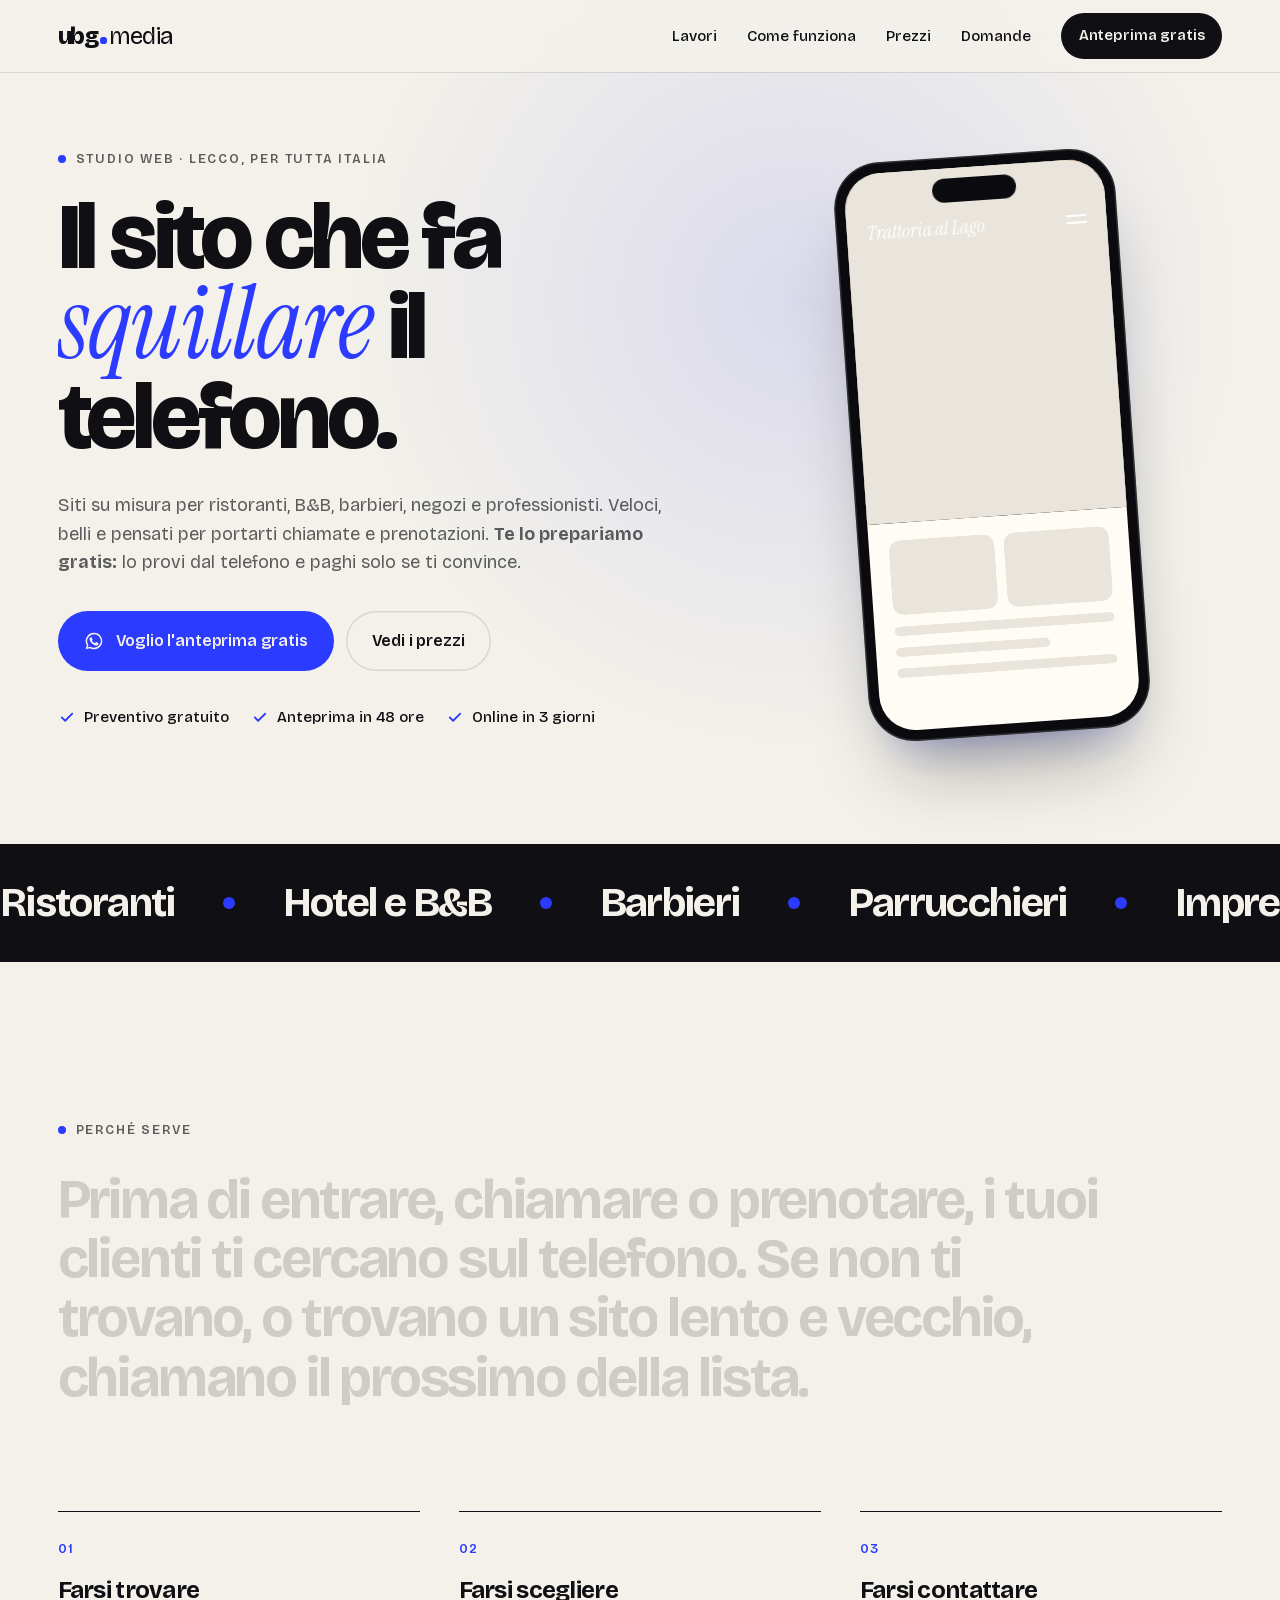
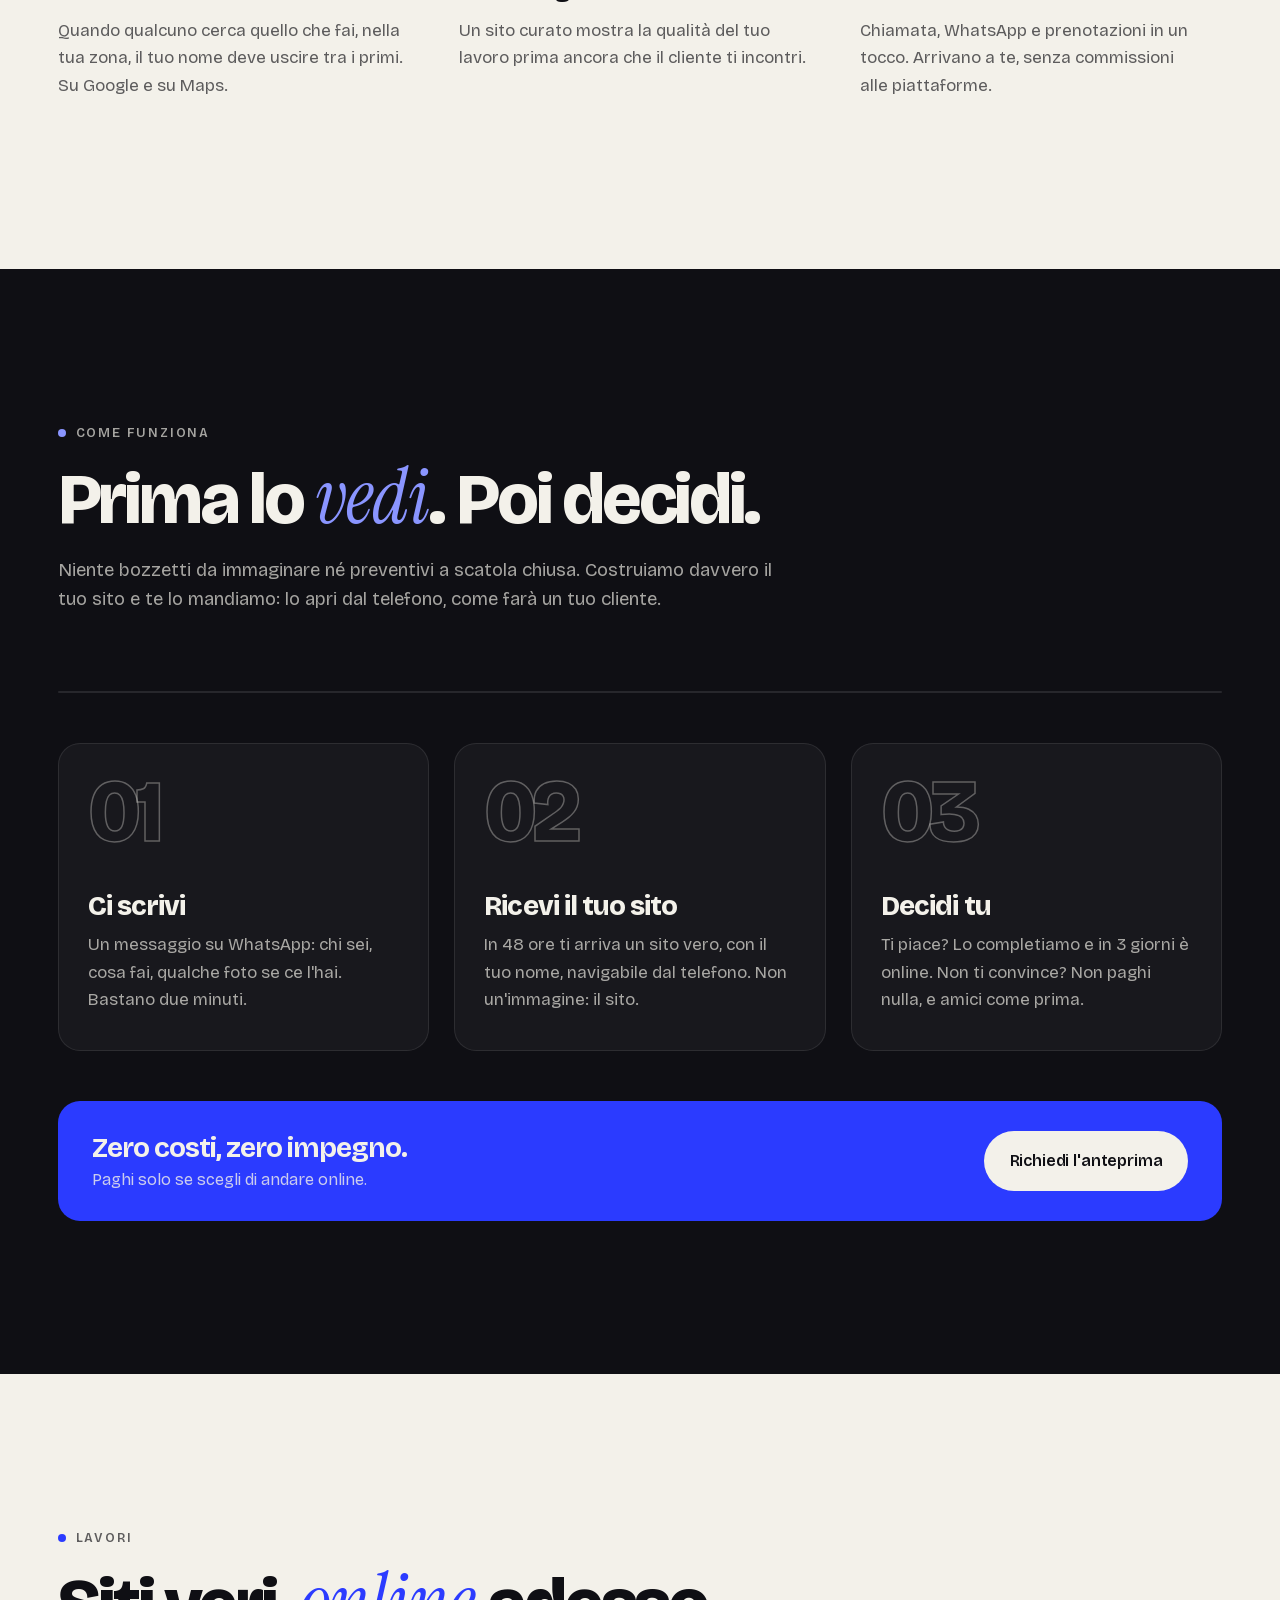
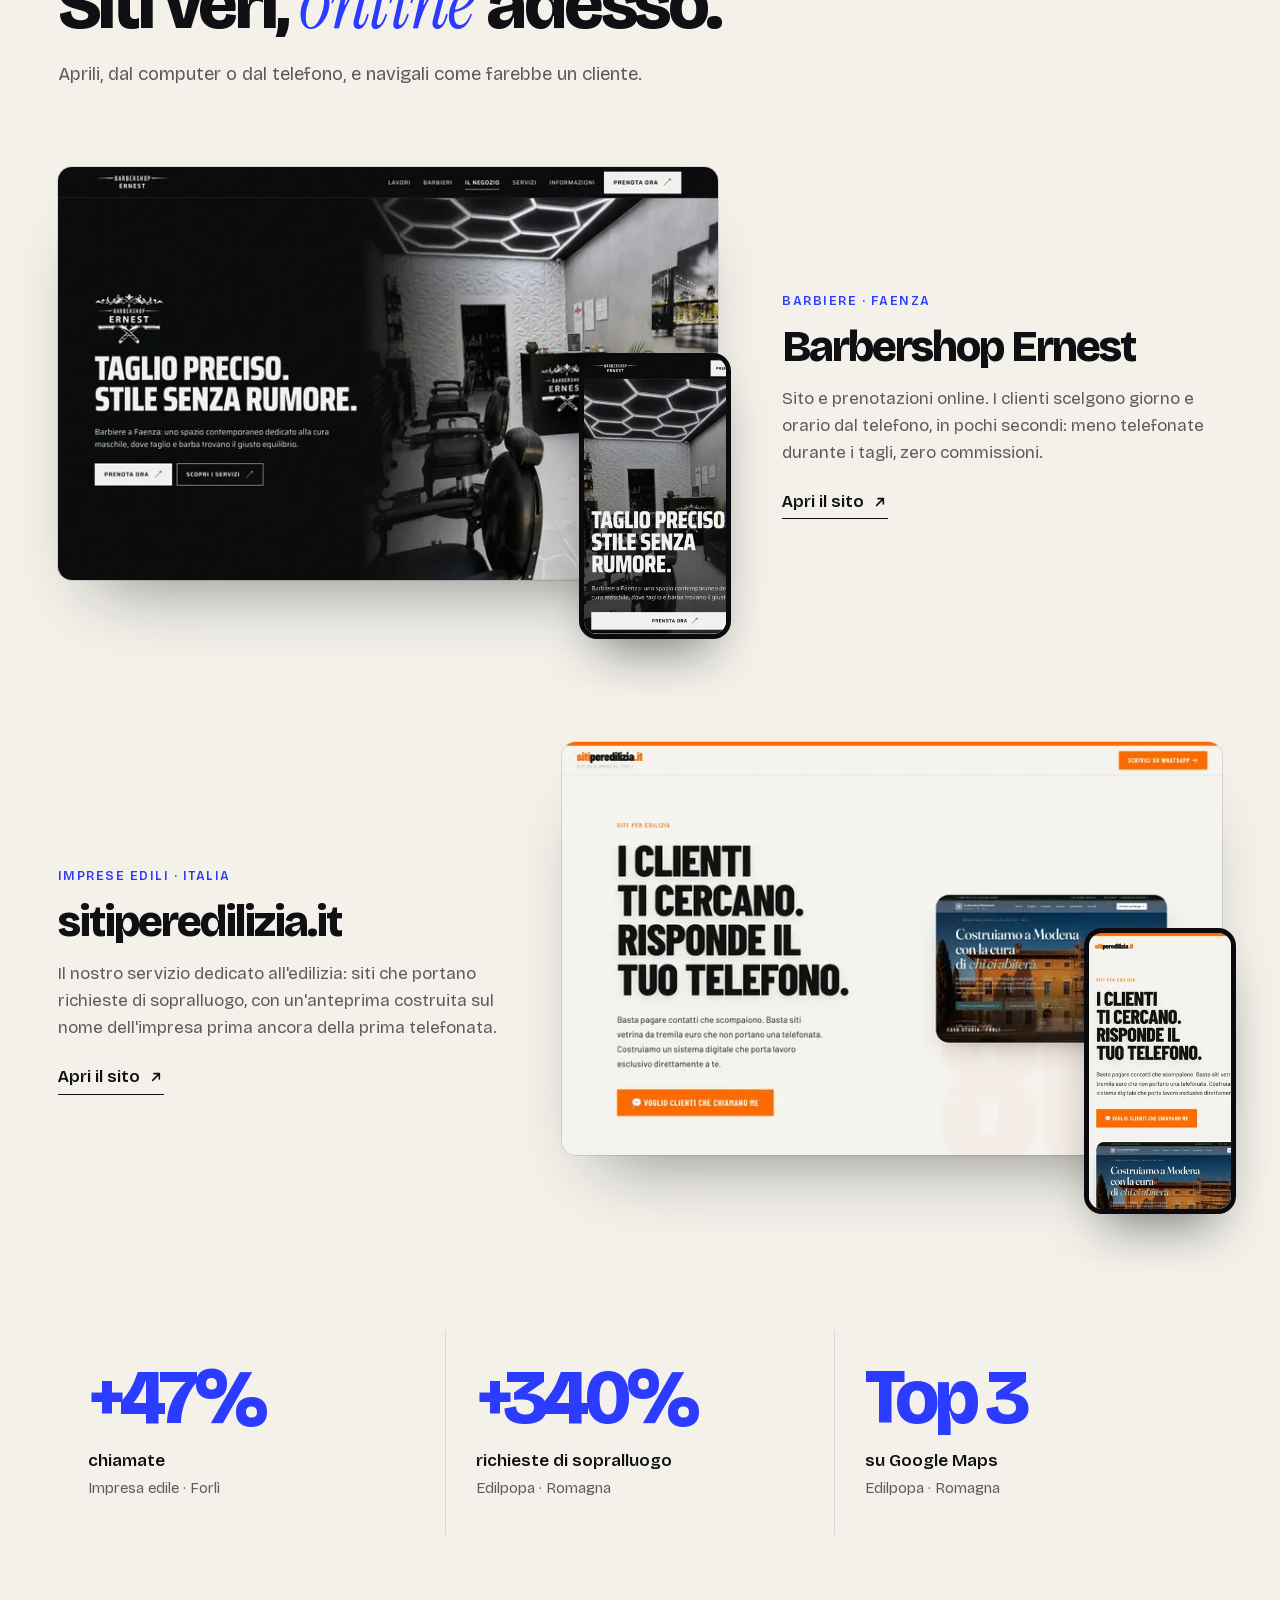
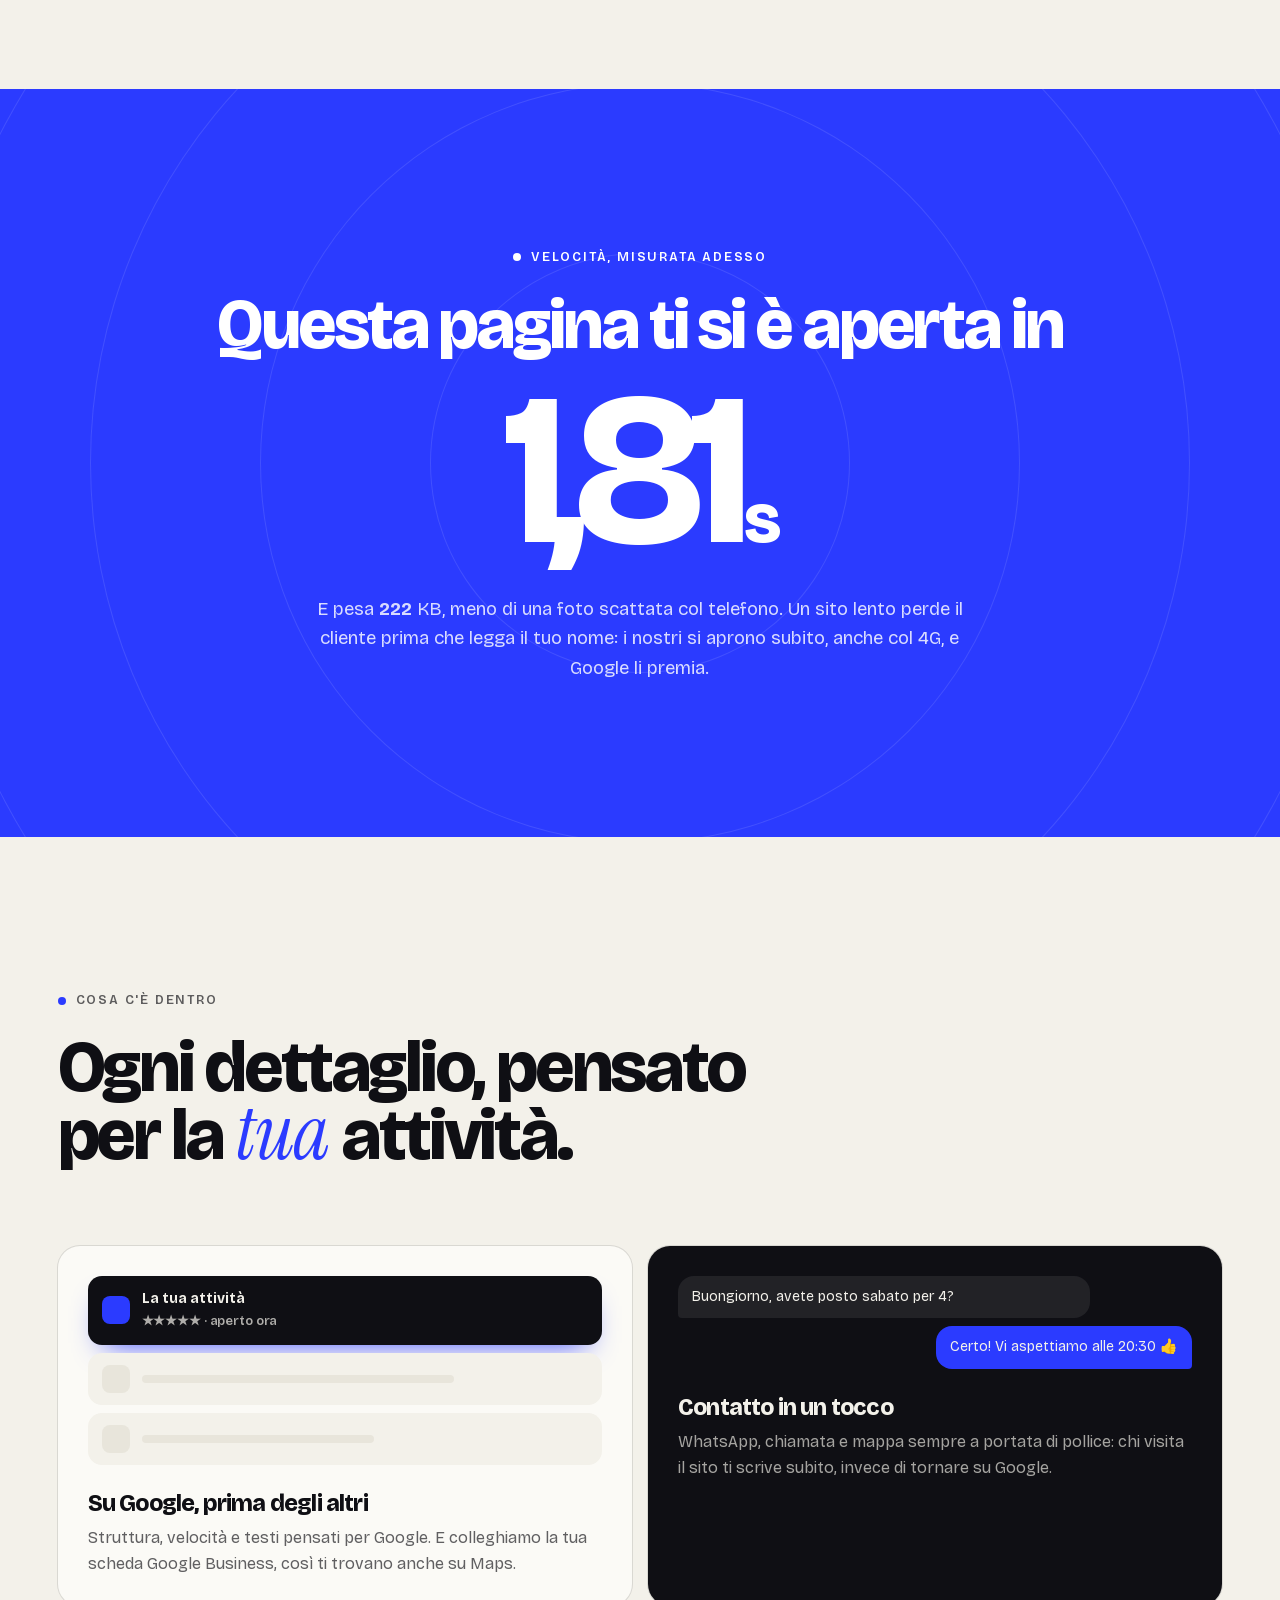
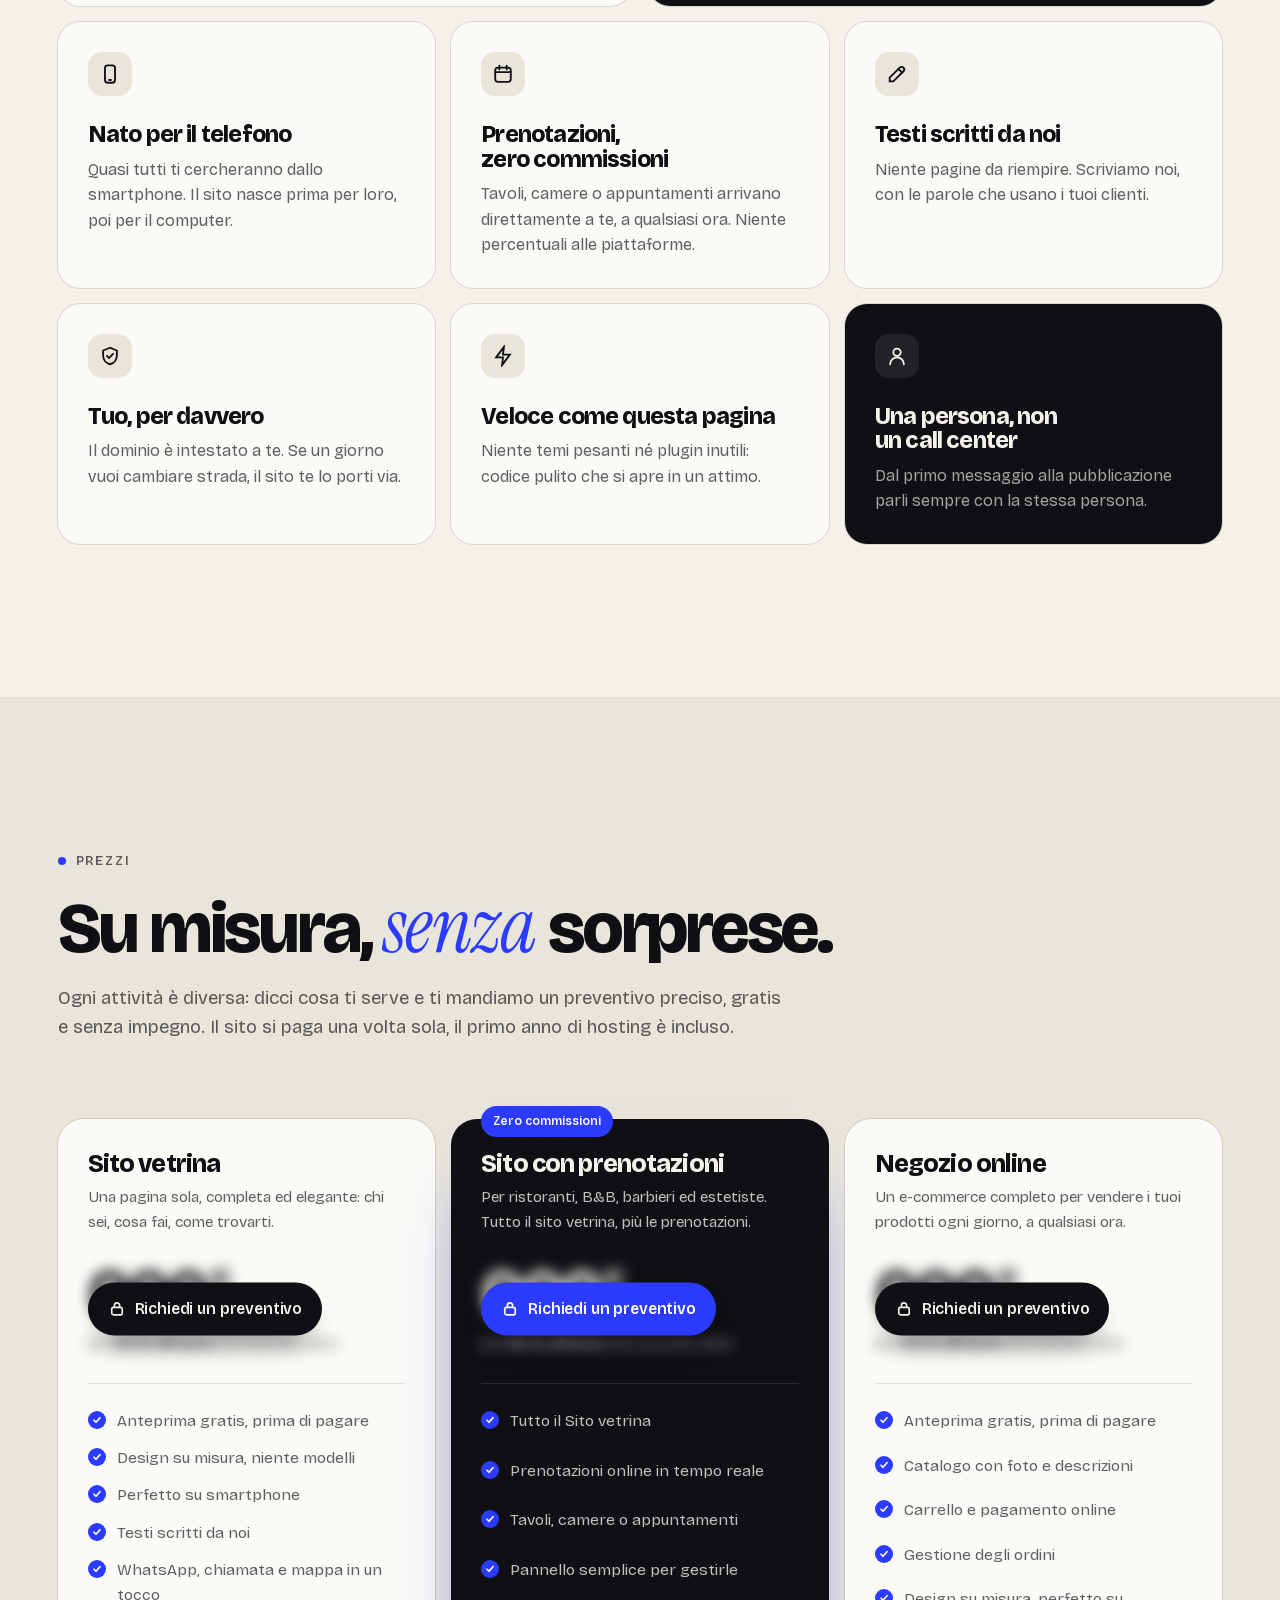
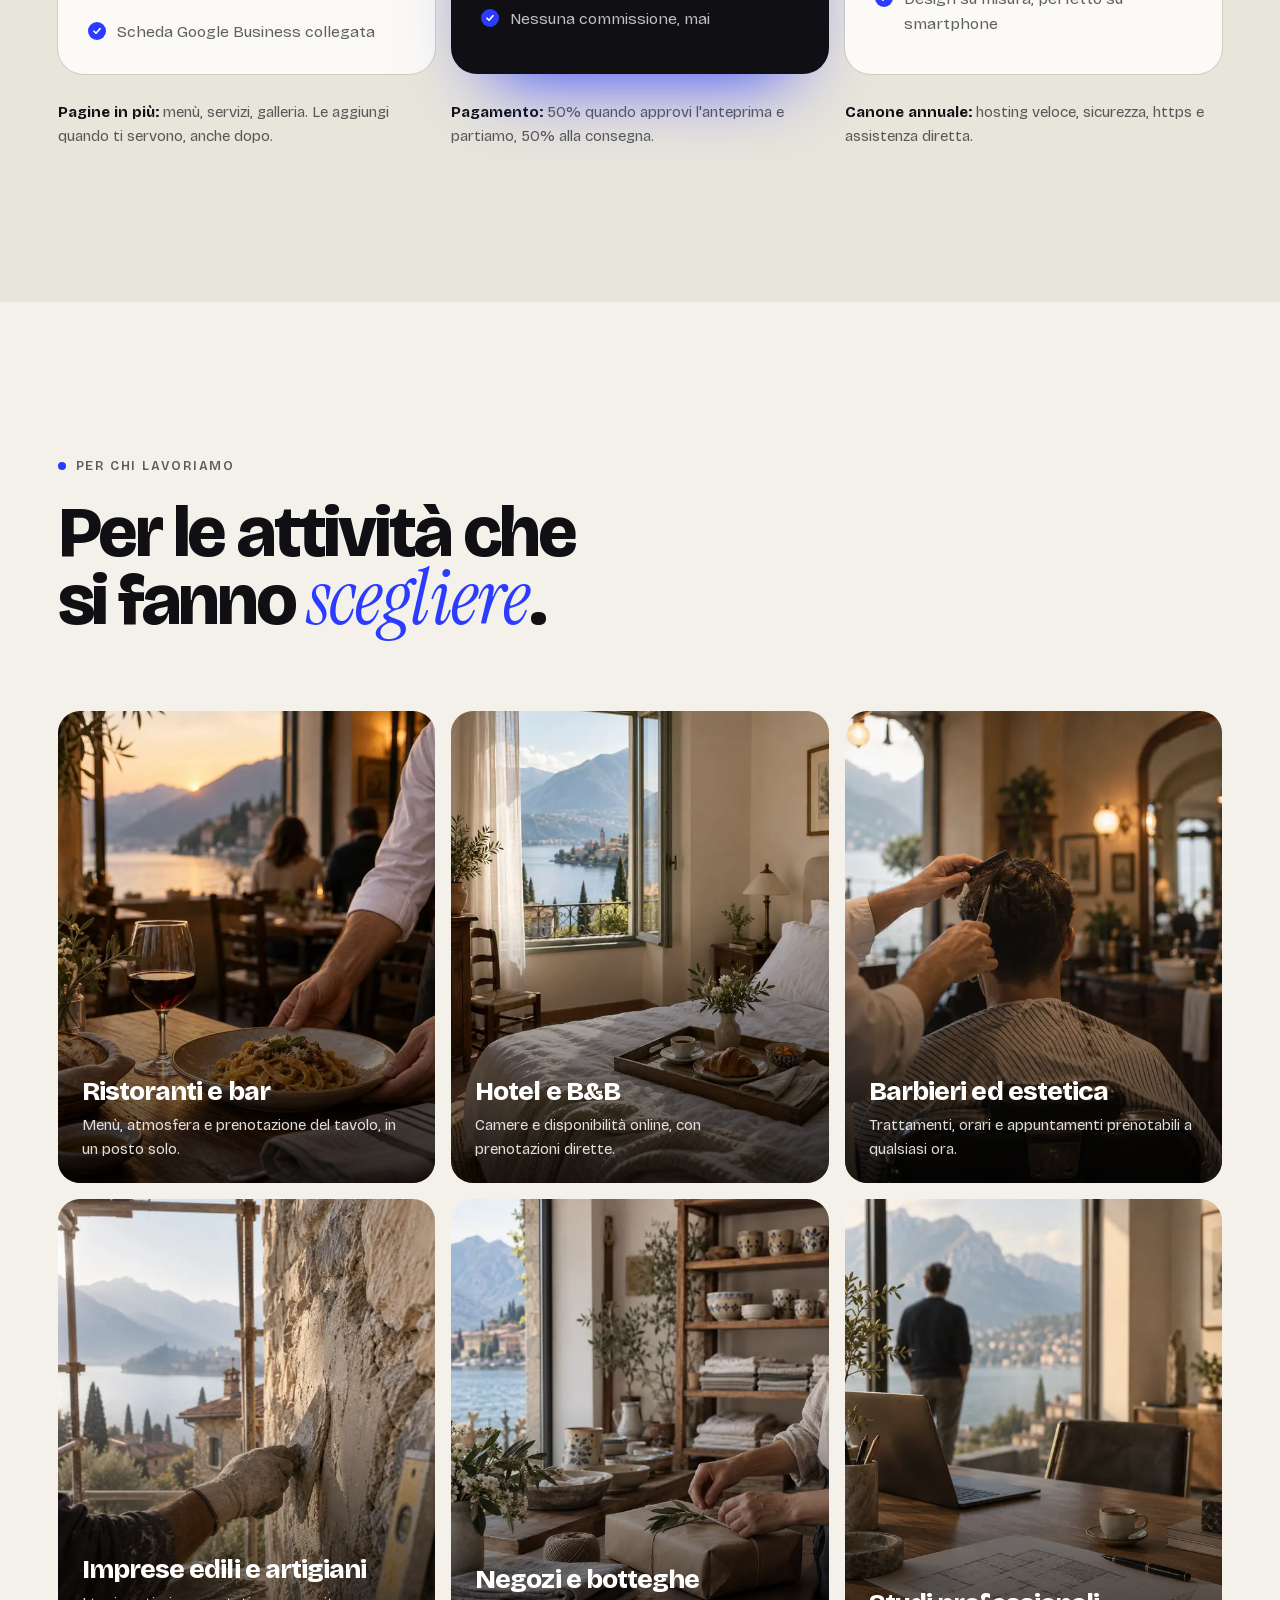
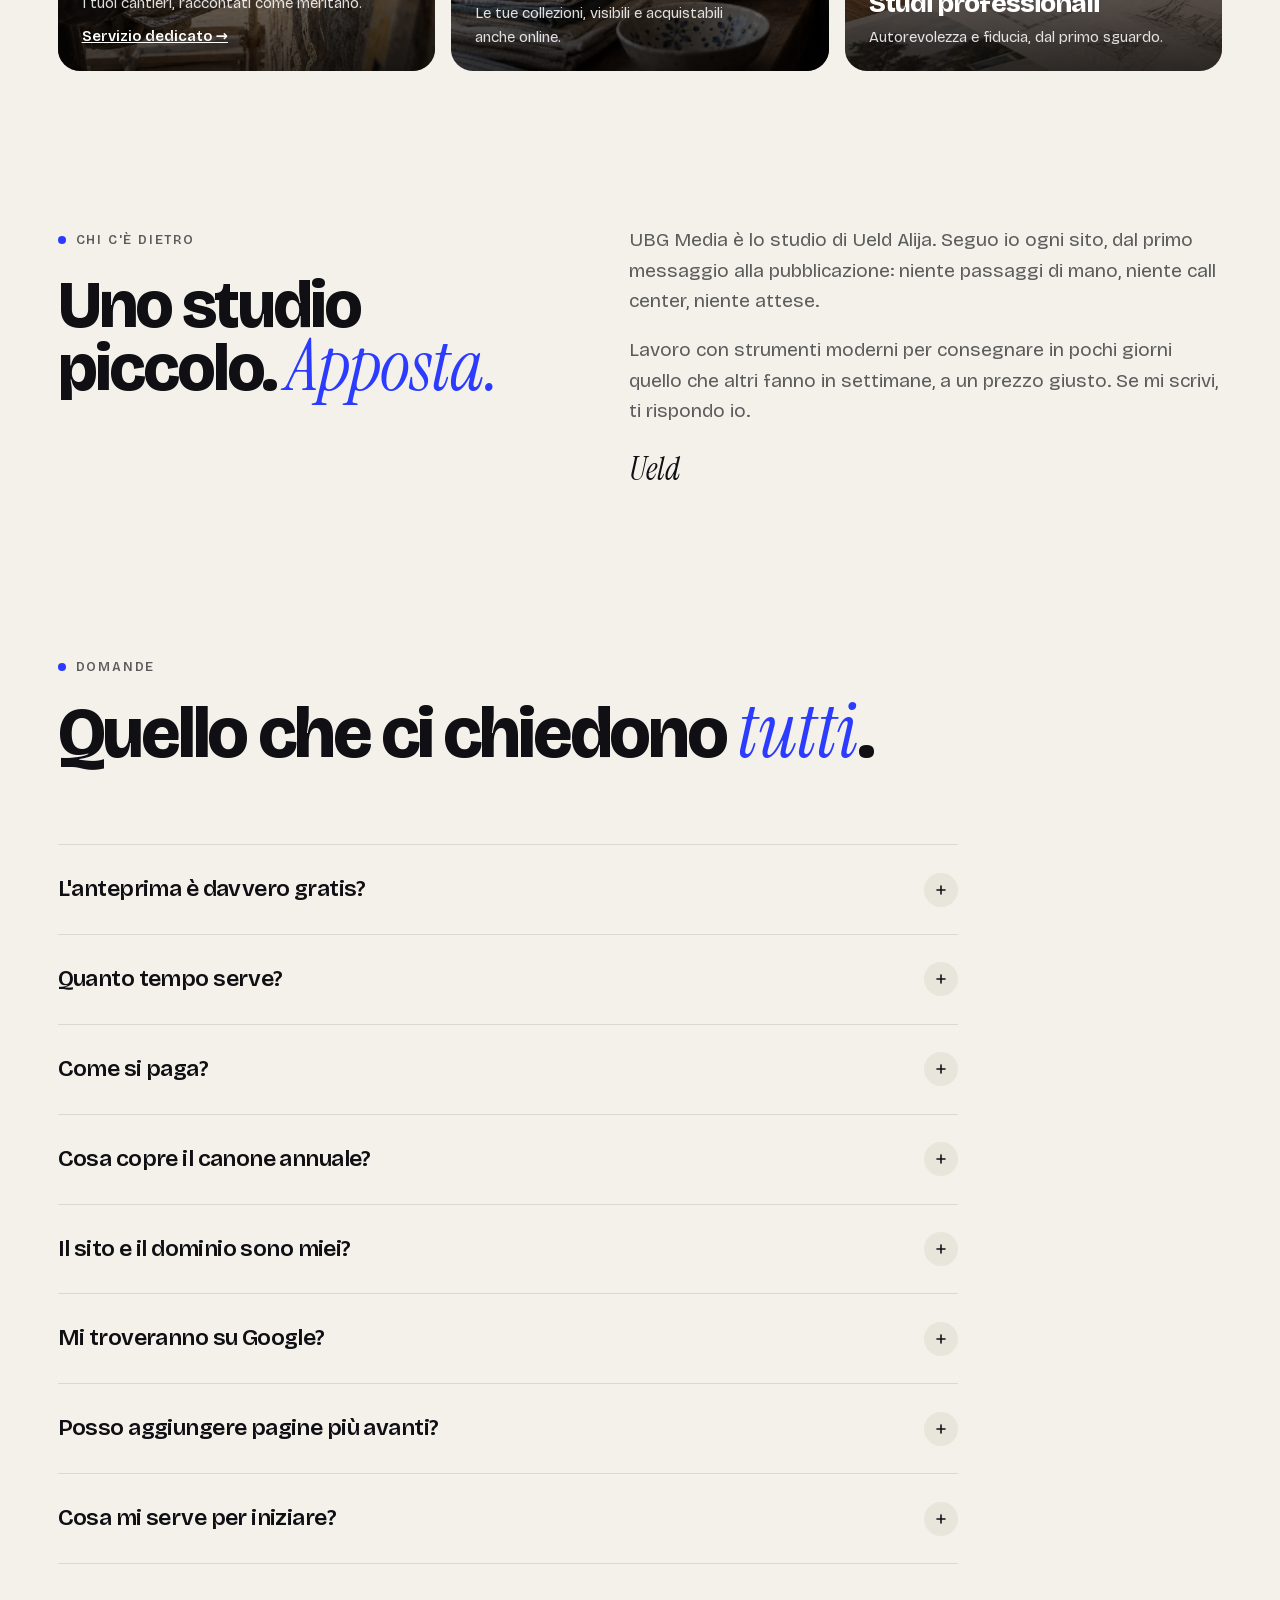
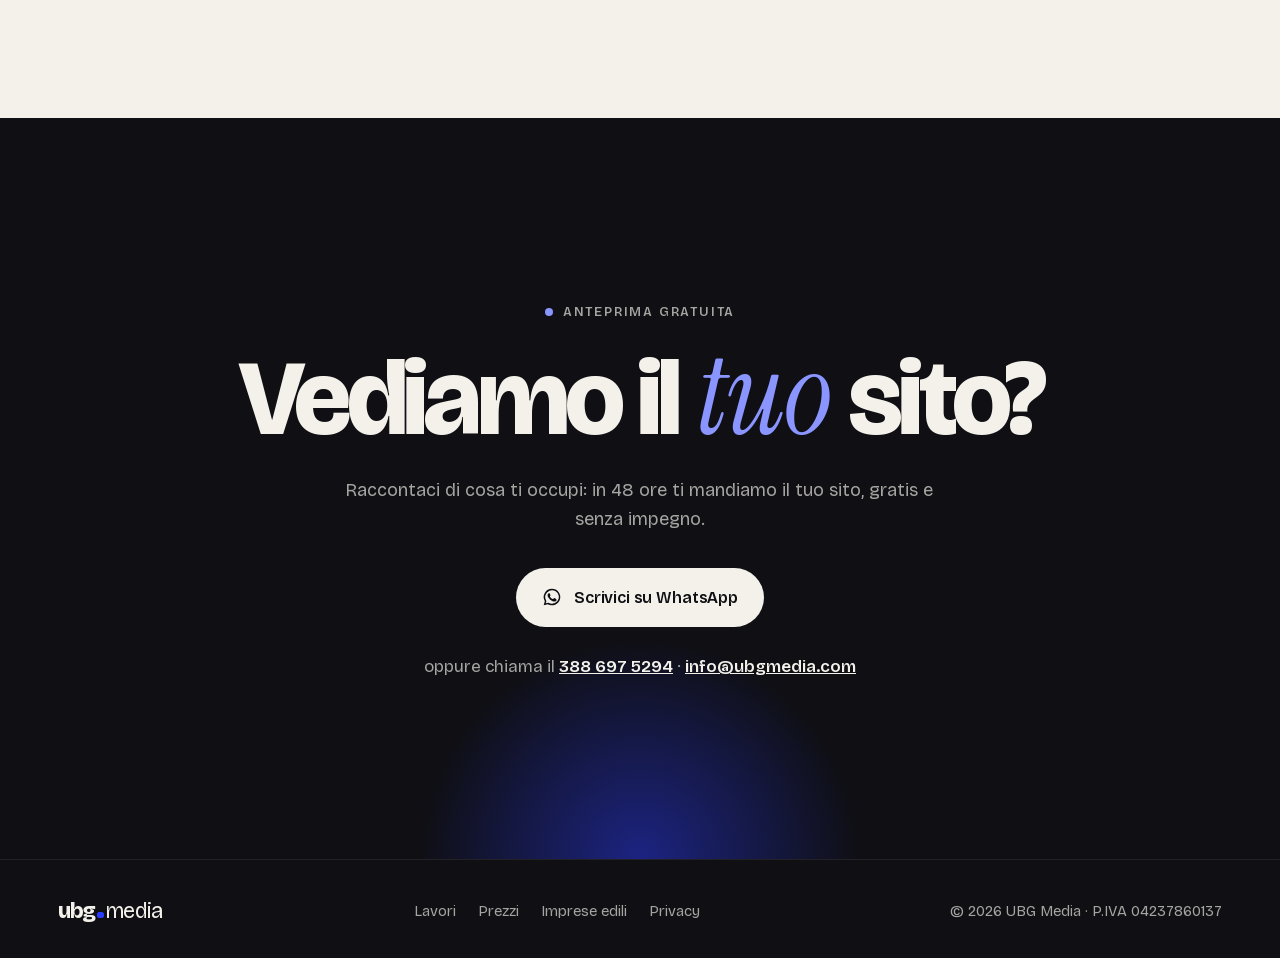
==== index.html @ 041d6ea7 "Sito UBG Media" ====
<!doctype html>
<html lang="it">
<head>
<meta charset="utf-8">
<meta name="viewport" content="width=device-width,initial-scale=1,viewport-fit=cover">
<title>UBG Media · Siti web per attività locali, anteprima gratis</title>
<meta name="description" content="Siti su misura per ristoranti, B&amp;B, barbieri, negozi e professionisti. Te lo prepariamo gratis in 48 ore: lo provi dal telefono e paghi solo se ti convince. Preventivo gratuito.">
<link rel="canonical" href="https://ubgmedia.com/">
<meta name="theme-color" content="#F3F1EA">
<meta name="color-scheme" content="light">
<meta property="og:type" content="website">
<meta property="og:locale" content="it_IT">
<meta property="og:url" content="https://ubgmedia.com/">
<meta property="og:title" content="UBG Media · Il sito che fa squillare il telefono">
<meta property="og:description" content="Siti su misura per attività locali. Anteprima gratis in 48 ore, preventivo gratuito, paghi solo se ti piace.">
<meta property="og:image" content="https://ubgmedia.com/og.jpg">
<meta property="og:image:width" content="1200">
<meta property="og:image:height" content="630">
<meta property="og:image:alt" content="UBG Media: siti per attività locali">
<meta property="og:site_name" content="UBG Media">
<meta name="twitter:card" content="summary_large_image">
<meta name="twitter:title" content="UBG Media · Il sito che fa squillare il telefono">
<meta name="twitter:description" content="Siti su misura per attività locali. Anteprima gratis in 48 ore.">
<meta name="twitter:image" content="https://ubgmedia.com/og.jpg">
<link rel="icon" href="/favicon.svg" type="image/svg+xml">
<link rel="apple-touch-icon" href="/apple-touch-icon.png">
<link rel="preload" href="/fonts/bricolage.woff2" as="font" type="font/woff2" crossorigin>
<link rel="preload" href="/fonts/instrument-italic.woff2" as="font" type="font/woff2" crossorigin>
<link rel="preload" href="/img/ristorante-360.webp" as="image" fetchpriority="high" media="(min-width:901px)">
<style>
@font-face{font-family:B;src:url(/fonts/bricolage.woff2) format("woff2");font-weight:200 800;font-display:swap}
@font-face{font-family:I;src:url(/fonts/instrument-italic.woff2) format("woff2");font-style:italic;font-weight:400;font-display:swap}
:root{
  --paper:#F3F1EA;--paper-2:#E8E5DB;--card:#FBFAF6;
  --ink:#0F0F14;--ink-2:#0F0F14a8;--ink-3:#0F0F1466;--line:#0F0F141c;
  --blue:#2B3BFF;--blue-2:#1C28D9;--blue-l:#8A95FF;
  --r:22px;--pad:clamp(20px,4.5vw,64px);--max:1280px;
  --ease:cubic-bezier(.2,.7,.1,1);
}
*,*::before,*::after{box-sizing:border-box}
html{-webkit-text-size-adjust:100%;scroll-behavior:smooth;scroll-padding-top:84px}
body{margin:0;background:var(--paper);color:var(--ink);font:400 1.0625rem/1.6 B,system-ui,sans-serif;font-optical-sizing:auto;-webkit-font-smoothing:antialiased;overflow-x:clip}
img{display:block;max-width:100%;height:auto}
a{color:inherit}
h1,h2,h3{font-weight:800;letter-spacing:-.045em;line-height:.95;margin:0;text-wrap:balance}
p{margin:0;text-wrap:pretty}
em{font:italic 400 1.08em/0 I,Georgia,serif;letter-spacing:-.01em;color:var(--blue)}
.dark em{color:var(--blue-l)}
.wrap{max-width:var(--max);margin:0 auto;padding:0 var(--pad)}
.skip{position:absolute;left:-999px;top:8px;background:var(--ink);color:var(--paper);padding:10px 16px;border-radius:10px;z-index:99}
.skip:focus{left:8px}
:focus-visible{outline:3px solid var(--blue);outline-offset:3px;border-radius:6px}
.eyebrow{display:inline-flex;align-items:center;gap:10px;font-size:.8rem;font-weight:600;letter-spacing:.14em;text-transform:uppercase;color:var(--ink-2)}
.eyebrow::before{content:"";width:8px;height:8px;border-radius:50%;background:var(--blue)}
.dark .eyebrow{color:#F3F1EAa8}
.dark .eyebrow::before{background:var(--blue-l)}

/* logo: ubg●media, il punto è la spia "online" */
.logo{display:inline-flex;align-items:baseline;font-weight:800;font-size:1.5rem;letter-spacing:-.05em;text-decoration:none;line-height:1}
.logo .lt{font-weight:400;letter-spacing:-.03em}
.dot{position:relative;width:.3em;height:.3em;margin:0 .07em 0 .08em;border-radius:50%;background:var(--blue);align-self:baseline}
.dot::after{content:"";position:absolute;inset:0;border-radius:50%;background:inherit;animation:ping 2.4s var(--ease) infinite}
@keyframes ping{0%{transform:scale(1);opacity:.55}70%,100%{transform:scale(3.2);opacity:0}}

/* bottoni */
.btn{--bg:var(--ink);--fg:var(--paper);position:relative;display:inline-flex;align-items:center;gap:12px;padding:17px 26px;border-radius:999px;background:var(--bg);color:var(--fg);font-weight:600;font-size:1rem;letter-spacing:-.01em;text-decoration:none;overflow:hidden;isolation:isolate;transition:transform .5s var(--ease)}
.btn::before{content:"";position:absolute;inset:0;background:var(--blue);transform:translateY(101%);transition:transform .5s var(--ease);z-index:-1;border-radius:inherit}
.btn:hover::before{transform:none}
.btn:active{transform:scale(.97)}
.btn svg{width:20px;height:20px;flex:none}
.btn-blue{--bg:var(--blue)}
.btn-blue::before{background:var(--ink)}
.dark .btn{--bg:var(--paper);--fg:var(--ink)}
.dark .btn:hover{color:var(--paper)}
.btn-ghost{--bg:transparent;--fg:var(--ink);box-shadow:inset 0 0 0 1.5px var(--line)}
.btn-ghost:hover{color:var(--paper)}
.btn-ghost::before{background:var(--ink)}

/* header */
.hd{position:fixed;inset:0 0 auto;z-index:50;transition:background .4s,box-shadow .4s}
.hd.on{background:#F3F1EAe6;box-shadow:0 1px 0 var(--line);-webkit-backdrop-filter:saturate(1.4) blur(14px);backdrop-filter:saturate(1.4) blur(14px)}
.hd .wrap{display:flex;align-items:center;justify-content:space-between;height:72px}
.nav{display:flex;align-items:center;gap:30px;font-size:.95rem;font-weight:500}
.nav a:not(.btn){text-decoration:none;position:relative}
.nav a:not(.btn)::after{content:"";position:absolute;left:0;right:0;bottom:-4px;height:1.5px;background:currentColor;transform:scaleX(0);transform-origin:right;transition:transform .4s var(--ease)}
.nav a:not(.btn):hover::after{transform:scaleX(1);transform-origin:left}
.nav .btn{padding:11px 18px;font-size:.92rem}
@media (max-width:860px){.nav a:not(.btn){display:none}}

/* hero */
.hero{position:relative;padding:clamp(120px,16vh,170px) 0 clamp(60px,9vw,120px);overflow:hidden}
.hero::before{content:"";position:absolute;left:0;top:0;width:900px;height:900px;background:radial-gradient(closest-side,#2B3BFF1f,transparent);pointer-events:none;transform:translate(var(--mx,62vw),var(--my,300px)) translate(-50%,-50%);transition:transform .9s var(--ease)}
.hero .wrap{position:relative;display:grid;grid-template-columns:1.25fr .9fr;gap:clamp(30px,5vw,80px);align-items:center}
.hero h1{font-size:clamp(3.1rem,7.4vw,7.2rem);margin:22px 0 28px}
.hero h1 .ln{display:block;overflow:hidden;padding-bottom:.14em;margin-bottom:-.14em}
.hero h1 .ln>span{display:inline-block;animation:up 1.1s var(--ease) both;animation-delay:calc(var(--i)*.08s + .05s)}
@keyframes up{from{transform:translateY(105%)}}
.lead{font-size:clamp(1.08rem,1.4vw,1.25rem);color:var(--ink-2);max-width:34em}
.fade{animation:fade .9s var(--ease) both;animation-delay:.3s}
@keyframes fade{from{opacity:0;transform:translateY(14px)}}
.ctas{display:flex;flex-wrap:wrap;gap:12px;margin-top:34px}
.chips{display:flex;flex-wrap:wrap;gap:10px 22px;margin:34px 0 0;padding:0;list-style:none;font-size:.95rem;font-weight:500}
.chips li{display:flex;align-items:center;gap:8px}
.chips svg{width:18px;height:18px;color:var(--blue)}
@media (max-width:900px){.hero .wrap{grid-template-columns:1fr}}

/* palco hero: il sito che si costruisce da solo */
.stage{position:relative;height:clamp(520px,44vw,620px);display:grid;place-items:center;animation:fade 1.1s var(--ease) both;animation-delay:.15s}
.phone{position:relative;width:282px;height:580px;border-radius:46px;background:#0B0B0F;padding:11px;box-shadow:0 50px 80px -30px #0F0F1466,0 30px 40px -30px #2B3BFF55,inset 0 0 0 1.5px #ffffff26;transform:rotate(-4deg);animation:float 7s ease-in-out infinite}
.phone::before{content:"";position:absolute;top:21px;left:50%;width:84px;height:24px;margin-left:-42px;border-radius:20px;background:#0B0B0F;z-index:3}
@keyframes float{50%{transform:rotate(-4deg) translateY(-12px)}}
.scr{position:relative;height:100%;border-radius:36px;overflow:hidden;background:#FFFCF6;display:flex;flex-direction:column}
.m-hero{position:relative;height:350px;display:flex;flex-direction:column;justify-content:flex-end;gap:10px;padding:22px 20px;color:#fff;background:#3a2a1f center/cover}
.m-hero::before{content:"";position:absolute;inset:0;background:linear-gradient(180deg,#0000 35%,#000000b0)}
.m-hero>*{position:relative}
.m-bar{position:absolute;top:0;left:0;right:0;display:flex;justify-content:space-between;align-items:center;padding:50px 20px 0;z-index:2}
.m-logo{font:italic 400 1.2rem/1 I,serif;color:#fff}
.m-menu{width:20px;height:9px;border-block:2px solid #fff}
.m-k{font-size:.62rem;font-weight:600;letter-spacing:.14em;text-transform:uppercase;opacity:.85}
.m-t{font-size:1.72rem;font-weight:700;letter-spacing:-.04em;line-height:1}
.m-b{align-self:flex-start;margin-top:6px;padding:10px 15px;border-radius:99px;background:#fff;color:#1d1510;font-size:.72rem;font-weight:700}
.m-body{padding:18px 20px;display:grid;gap:12px}
.m-row{display:grid;grid-template-columns:1fr 1fr;gap:10px}
.m-row i{height:74px;border-radius:14px;background:#EFE7DA}
.m-row i:first-child{background:#E4D5BF}
.m-l{height:9px;border-radius:9px;background:#EDE8DE}
.m-l:nth-child(3){width:70%}
.sk{position:relative}
.sk::after{content:"";position:absolute;inset:0;border-radius:10px;background:#E9E5DC;animation:sk 11s var(--ease) infinite;animation-delay:calc(var(--d,0)*.12s)}
.m-hero.sk::after{border-radius:0;background:linear-gradient(100deg,#E9E5DC 40%,#F4F1EA 50%,#E9E5DC 60%) 0 0/300% 100%;animation-name:sk,shim}
@keyframes sk{0%,12%{opacity:1}22%,90%{opacity:0}100%{opacity:1}}
@keyframes shim{to{background-position:-150% 0}}
.toast{position:absolute;display:flex;align-items:center;gap:12px;padding:13px 17px 13px 13px;border-radius:18px;background:#FFFFFFeb;-webkit-backdrop-filter:blur(10px);backdrop-filter:blur(10px);box-shadow:0 20px 40px -18px #0F0F1455,0 0 0 1px #0F0F140d;font-size:.85rem;line-height:1.3;white-space:nowrap;opacity:0;animation:toast 11s var(--ease) infinite;animation-delay:calc(var(--d)*1s)}
.toast .ic{display:grid;place-items:center;width:38px;height:38px;border-radius:12px;background:var(--blue);color:#fff;flex:none}
.toast .ic svg{width:19px;height:19px}
.toast b{display:block;font-weight:700}
.toast span{color:var(--ink-2)}
.t1{top:14%;left:-2%;--d:0}
.t2{top:46%;right:-6%;--d:1.6}
.t3{bottom:9%;left:4%;--d:3.2}
.t2 .ic{background:var(--ink)}
.t3 .ic{background:#1FAF5A}
@keyframes toast{0%,26%{opacity:0;transform:translateY(16px) scale(.94)}31%,74%{opacity:1;transform:none}80%,100%{opacity:0;transform:translateY(-10px) scale(.97)}}
@media (max-width:520px){.phone{width:250px;height:514px}.m-hero{height:300px}.t1{left:-4%}.t2{right:-8%}.toast{font-size:.78rem}}

/* marquee */
.mq{background:var(--ink);color:var(--paper);overflow:hidden;padding:26px 0;display:flex}
.mq-t{display:flex;flex:none;gap:48px;padding-right:48px;animation:mq 38s linear infinite;font-size:clamp(1.6rem,3.2vw,2.6rem);font-weight:700;letter-spacing:-.04em;white-space:nowrap}
.mq-t span{display:flex;align-items:center;gap:48px}
.mq-t span::after{content:"";width:12px;height:12px;border-radius:50%;background:var(--blue)}
@keyframes mq{to{transform:translateX(-100%)}}

/* sezioni */
.sec{padding:clamp(90px,12vw,170px) 0}
.sec-h{display:grid;gap:22px;max-width:900px;margin-bottom:clamp(44px,6vw,80px)}
.sec-h h2{font-size:clamp(2.5rem,5.6vw,5rem)}
.sec-h p{font-size:1.15rem;color:var(--ink-2);max-width:40em}
.dark{background:var(--ink);color:var(--paper)}
.dark .sec-h p,.dark .muted{color:#F3F1EAa8}

/* manifesto: le parole si accendono scorrendo */
.mf{font-size:clamp(1.9rem,4.3vw,3.9rem);font-weight:700;letter-spacing:-.04em;line-height:1.08;max-width:1100px}
.mf .w{color:transparent;background:linear-gradient(90deg,var(--ink) 50%,#0F0F1429 50%) 0 0/200% 100%;-webkit-background-clip:text;background-clip:text;background-position-x:calc((1 - clamp(0,var(--p,1)*var(--n,999) - var(--i),1))*100%)}
.pillars{display:grid;grid-template-columns:repeat(3,1fr);gap:clamp(20px,3vw,40px);margin-top:clamp(60px,8vw,110px);padding:0;list-style:none}
.pillars li{border-top:1.5px solid var(--ink);padding-top:22px}
.pillars b{display:block;font-size:1.5rem;letter-spacing:-.03em;margin:10px 0 8px}
.pillars small{font-size:.8rem;font-weight:600;color:var(--blue);letter-spacing:.1em}
.pillars p{color:var(--ink-2)}
@media (max-width:760px){.pillars{grid-template-columns:1fr}}

/* metodo */
.steps{display:grid;grid-template-columns:repeat(3,1fr);gap:clamp(16px,2vw,28px);padding:0;margin:0;list-style:none;counter-reset:s}
.step{position:relative;padding:34px 30px 38px;border-radius:var(--r);background:#FFFFFF0a;box-shadow:inset 0 0 0 1px #ffffff17;overflow:hidden}
.step::before{counter-increment:s;content:"0" counter(s);display:block;font-size:5.5rem;font-weight:800;letter-spacing:-.06em;line-height:.8;color:transparent;-webkit-text-stroke:1.5px #F3F1EA55;margin-bottom:46px}
.step:hover::before{color:var(--blue-l);-webkit-text-stroke-color:transparent;transition:color .5s}
.step h3{font-size:1.7rem;letter-spacing:-.035em;margin-bottom:12px}
.step p{color:#F3F1EAa8}
.track{height:2px;background:#ffffff1a;margin:0 0 clamp(30px,4vw,50px);border-radius:2px;overflow:hidden}
.track i{display:block;height:100%;background:var(--blue-l);transform-origin:left;transform:scaleX(var(--p,1))}
.promise{display:flex;flex-wrap:wrap;align-items:center;justify-content:space-between;gap:24px;margin-top:clamp(30px,4vw,50px);padding:30px 34px;border-radius:var(--r);background:var(--blue)}
.promise p{font-size:clamp(1.3rem,2.2vw,1.9rem);font-weight:700;letter-spacing:-.035em;line-height:1.15}
.promise p span{display:block;font-size:1rem;font-weight:400;letter-spacing:0;opacity:.8;margin-top:6px}
@media (max-width:860px){.steps{grid-template-columns:1fr}}

/* lavori */
.works{display:grid;gap:clamp(60px,8vw,110px)}
.work{display:grid;grid-template-columns:1.5fr 1fr;gap:clamp(28px,5vw,80px);align-items:center}
.work:nth-child(even){grid-template-columns:1fr 1.5fr}
.work:nth-child(even) .w-media{order:2}
.w-media{position:relative;display:block;padding:0 0 9% 0}
.w-desk{border-radius:14px;box-shadow:0 40px 70px -40px #0F0F1480,0 0 0 1px var(--line);transition:transform 1s var(--ease)}
.w-mob{position:absolute;right:-2%;bottom:0;width:23%;border-radius:18px;border:5px solid #0B0B0F;box-shadow:0 30px 50px -20px #0F0F1480;transition:transform 1s var(--ease)}
.w-media:hover .w-desk{transform:translateY(-8px)}
.w-media:hover .w-mob{transform:translateY(-22px) rotate(2deg)}
.tag{display:inline-block;font-size:.78rem;font-weight:600;letter-spacing:.12em;text-transform:uppercase;color:var(--blue);margin-bottom:16px}
.work h3{font-size:clamp(2rem,3.4vw,3rem);margin-bottom:16px}
.work p{color:var(--ink-2);margin-bottom:22px}
.lnk{display:inline-flex;align-items:center;gap:8px;font-weight:600;text-decoration:none;border-bottom:1.5px solid currentColor;padding-bottom:3px}
.lnk svg{width:16px;height:16px;transition:transform .4s var(--ease)}
.lnk:hover svg{transform:translate(3px,-3px)}
@media (max-width:860px){.work,.work:nth-child(even){grid-template-columns:1fr}.work:nth-child(even) .w-media{order:0}}
.nums{display:grid;grid-template-columns:repeat(3,1fr);gap:1px;margin-top:clamp(70px,9vw,120px);background:var(--line);border-radius:var(--r);overflow:hidden}
.num{background:var(--paper);padding:34px 30px}
.num b{display:block;font-size:clamp(3.2rem,6vw,5.4rem);font-weight:800;letter-spacing:-.06em;line-height:.9;color:var(--blue);font-variant-numeric:tabular-nums}
.num span{display:block;margin-top:14px;font-weight:600}
.num small{color:var(--ink-2);font-size:.92rem}
@media (max-width:760px){.nums{grid-template-columns:1fr}}

/* velocità */
.speed{background:var(--blue);color:#fff;text-align:center;padding:clamp(90px,12vw,160px) 0;position:relative;overflow:hidden}
.speed .eyebrow{color:#fff}
.speed .eyebrow::before{background:#fff}
.speed h2{font-size:clamp(2.3rem,5.4vw,5rem);max-width:15em;margin:24px auto 0}
.speed .big{display:block;font-size:clamp(5.5rem,17vw,15rem);letter-spacing:-.07em;line-height:.9;margin:14px 0 10px;font-variant-numeric:tabular-nums}
.speed .big small{font-size:.32em;letter-spacing:-.03em;margin-left:.1em}
.speed p{max-width:36em;margin:26px auto 0;font-size:1.15rem;color:#ffffffd0}
.speed .rings{position:absolute;inset:50% auto auto 50%;width:0;height:0}
.speed .rings i{position:absolute;width:var(--s);height:var(--s);margin:calc(var(--s)/-2);border-radius:50%;box-shadow:inset 0 0 0 1px #ffffff1c}

/* cosa è incluso */
.bento{display:grid;grid-template-columns:repeat(6,1fr);gap:16px}
.b{grid-column:span 2;position:relative;padding:30px;border-radius:var(--r);background:var(--card);box-shadow:0 0 0 1px var(--line);overflow:hidden;transition:transform .6s var(--ease),box-shadow .6s}
.b:hover{transform:translateY(-4px);box-shadow:0 0 0 1px var(--line),0 30px 50px -35px #0F0F1466}
.b h3{font-size:1.45rem;letter-spacing:-.035em;margin-bottom:10px;line-height:1.05}
.b p{color:var(--ink-2);font-size:1rem}
.b.w3{grid-column:span 3}
.b.dk{background:var(--ink);color:var(--paper)}
.b.dk p{color:#F3F1EAa8}
.b .ico{width:44px;height:44px;border-radius:14px;display:grid;place-items:center;background:var(--paper-2);margin-bottom:26px}
.b.dk .ico{background:#ffffff14}
.b .ico svg{width:22px;height:22px}
.serp{margin:0 0 26px;display:grid;gap:8px}
.serp div{display:flex;align-items:center;gap:12px;padding:12px 14px;border-radius:14px;background:var(--paper);font-size:.88rem}
.serp div:first-child{background:var(--ink);color:var(--paper);box-shadow:0 14px 30px -16px #2B3BFF;animation:bump 5s var(--ease) infinite}
.serp i{width:28px;height:28px;border-radius:8px;background:var(--paper-2);flex:none}
.serp div:first-child i{background:var(--blue)}
.serp span{flex:1}
.serp em{font:600 .8rem B;color:inherit;opacity:.7}
.serp .bar{height:8px;border-radius:8px;background:var(--paper-2)}
@keyframes bump{0%,100%{transform:none}8%{transform:translateY(-3px)}16%{transform:none}}
.chat{display:grid;gap:8px;margin:0 0 26px;font-size:.88rem}
.chat span{max-width:80%;padding:10px 14px;border-radius:16px 16px 16px 4px;background:#ffffff14}
.chat span:nth-child(2){justify-self:end;border-radius:16px 16px 4px 16px;background:var(--blue)}
@media (max-width:960px){.b,.b.w3{grid-column:span 3}}
@media (max-width:640px){.bento{grid-template-columns:1fr}.b,.b.w3{grid-column:auto}}

/* prezzi */
.plans{display:grid;grid-template-columns:repeat(3,1fr);gap:16px;align-items:stretch}
.plan{position:relative;display:flex;flex-direction:column;padding:34px 30px 30px;border-radius:26px;background:var(--card);box-shadow:0 0 0 1px var(--line)}
.plan.hot{background:var(--ink);color:var(--paper);box-shadow:0 40px 70px -40px #2B3BFF}
.plan .badge{position:absolute;top:-13px;left:30px;padding:6px 12px;border-radius:99px;background:var(--blue);color:#fff;font-size:.75rem;font-weight:600}
.plan h3{font-size:1.55rem;letter-spacing:-.035em;margin-bottom:8px}
.plan .for{color:var(--ink-2);font-size:.97rem;min-height:3.2em}
.plan.hot .for,.plan.hot .yr,.plan.hot li{color:#F3F1EAc8}
.price{display:flex;align-items:flex-start;gap:4px;margin:28px 0 4px;font-size:clamp(3.6rem,5.6vw,4.8rem);font-weight:800;letter-spacing:-.065em;line-height:.9}
.price sup{font-size:.4em;letter-spacing:0;margin-top:.12em}
.yr{font-size:.95rem;color:var(--ink-2);margin-bottom:26px}
.yr b{color:var(--ink)}
.plan.hot .yr b{color:var(--paper)}
.lockp{position:relative;display:block;margin:22px 0 22px;text-decoration:none;color:inherit;border-radius:16px}
.lockp .blur{display:block;filter:blur(7px);opacity:.9;user-select:none;transition:filter .5s var(--ease),opacity .5s}
.lockp .price{margin:6px 0 4px}.lockp .yr{display:block;margin:0 0 6px}
.lockp .ask{position:absolute;left:0;top:50%;display:inline-flex;align-items:center;gap:9px;padding:14px 20px;border-radius:99px;background:var(--ink);color:var(--paper);font-weight:600;font-size:.98rem;letter-spacing:-.01em;transform:translateY(-50%);box-shadow:0 18px 30px -16px #0F0F1499;transition:transform .5s var(--ease),background .3s}
.lockp .ask svg{width:18px;height:18px}
.lockp:hover .ask{transform:translateY(-50%) scale(1.05);background:var(--blue)}
.lockp:hover .blur{filter:blur(11px);opacity:.6}
.plan.hot .lockp .ask{background:var(--blue);color:#fff}
.plan.hot .lockp:hover .ask{background:var(--paper);color:var(--ink)}
.plan ul{list-style:none;margin:0;padding:24px 0 0;border-top:1px solid var(--line);display:grid;gap:12px;font-size:.98rem;flex:1}
.plan.hot ul{border-color:#ffffff1f}
.plan li{display:flex;gap:11px;color:var(--ink-2)}
.plan li::before{content:"";flex:none;width:18px;height:18px;margin-top:3px;border-radius:50%;background:var(--blue) url("data:image/svg+xml,%3Csvg xmlns='http://www.w3.org/2000/svg' viewBox='0 0 24 24' fill='none' stroke='%23fff' stroke-width='3.4' stroke-linecap='round' stroke-linejoin='round'%3E%3Cpath d='m6 12.5 4 4 8-9'/%3E%3C/svg%3E") center/12px no-repeat}
.plan .btn{justify-content:center}
.plan.hot .btn{--bg:var(--blue);--fg:#fff}
.plan.hot .btn::before{background:var(--paper)}
.plan.hot .btn:hover{color:var(--ink)}
.fine{display:grid;grid-template-columns:repeat(3,1fr);gap:16px;margin-top:26px;font-size:.95rem;color:var(--ink-2)}
.fine b{color:var(--ink)}
@media (max-width:960px){.plans,.fine{grid-template-columns:1fr}.plan .for{min-height:0}}

/* settori */
.sect{display:grid;grid-template-columns:repeat(3,1fr);gap:16px}
.sc{position:relative;border-radius:var(--r);overflow:hidden;aspect-ratio:4/5;background:var(--paper-2);color:#fff;isolation:isolate}
.sc img{position:absolute;inset:0;width:100%;height:100%;object-fit:cover;z-index:-2;transition:transform 1.4s var(--ease)}
.sc::before{content:"";position:absolute;inset:0;z-index:-1;background:linear-gradient(180deg,#0000 42%,#000000c7)}
.sc:hover img{transform:scale(1.06)}
.sc div{position:absolute;left:24px;right:24px;bottom:22px}
.sc h3{font-size:1.65rem;letter-spacing:-.035em;margin-bottom:8px;line-height:1}
.sc p{font-size:.95rem;opacity:.86}
.sc a{position:relative;z-index:1;font-weight:600;font-size:.92rem;color:#fff;display:inline-block;margin-top:10px}
@media (max-width:960px){.sect{grid-template-columns:repeat(6,78%);overflow-x:auto;scroll-snap-type:x mandatory;margin:0 calc(var(--pad)*-1);padding:0 var(--pad);scrollbar-width:none}.sc{scroll-snap-align:center}}
@media (min-width:600px) and (max-width:960px){.sect{grid-template-columns:repeat(6,44%)}}

/* chi siamo */
.me{display:grid;grid-template-columns:1fr 1.2fr;gap:clamp(30px,6vw,100px);align-items:start}
.me h2{font-size:clamp(2.5rem,5.2vw,4.6rem)}
.me p{font-size:1.2rem;color:var(--ink-2);margin-bottom:18px}
.me .sig{font:italic 400 2rem/1 I,serif;color:var(--ink);margin-top:26px}
@media (max-width:860px){.me{grid-template-columns:1fr}}

/* domande */
.faq{max-width:900px}
.faq details{border-top:1px solid var(--line)}
.faq details:last-child{border-bottom:1px solid var(--line)}
.faq summary{list-style:none;cursor:pointer;display:flex;justify-content:space-between;align-items:center;gap:20px;padding:26px 0;font-size:clamp(1.15rem,1.8vw,1.45rem);font-weight:600;letter-spacing:-.025em}
.faq summary::-webkit-details-marker{display:none}
.faq summary::after{content:"";flex:none;width:34px;height:34px;border-radius:50%;background:var(--paper-2) url("data:image/svg+xml,%3Csvg xmlns='http://www.w3.org/2000/svg' viewBox='0 0 24 24' fill='none' stroke='%230F0F14' stroke-width='2.4' stroke-linecap='round'%3E%3Cpath d='M12 6v12M6 12h12'/%3E%3C/svg%3E") center/16px no-repeat;transition:transform .5s var(--ease),background-color .3s}
.faq details[open] summary::after{transform:rotate(135deg);background-color:var(--blue);background-image:url("data:image/svg+xml,%3Csvg xmlns='http://www.w3.org/2000/svg' viewBox='0 0 24 24' fill='none' stroke='%23fff' stroke-width='2.4' stroke-linecap='round'%3E%3Cpath d='M12 6v12M6 12h12'/%3E%3C/svg%3E")}
.faq details p{padding:0 60px 28px 0;color:var(--ink-2);font-size:1.07rem}
.faq details[open] p{animation:fade .6s var(--ease)}

/* finale */
.end{position:relative;overflow:hidden;text-align:center;padding:clamp(110px,14vw,200px) 0}
.end h2{font-size:clamp(3rem,8.4vw,8rem);margin:24px 0 26px}
.end .lead{margin:0 auto;color:#F3F1EAa8}
.end .ctas{justify-content:center}
.end .alt{margin-top:26px;color:#F3F1EAa8}
.end .alt a{color:var(--paper);font-weight:600}
.end .orb{position:absolute;left:50%;top:100%;width:1100px;height:1100px;margin:-550px 0 0 -550px;border-radius:50%;background:radial-gradient(closest-side,#2B3BFF77,#2B3BFF00);transform:scale(var(--p,1));pointer-events:none}
.end .wrap{position:relative}

/* footer */
.ft{background:var(--ink);color:#F3F1EAa8;border-top:1px solid #ffffff14;padding:40px 0 34px;font-size:.92rem}
.ft .wrap{display:flex;flex-wrap:wrap;justify-content:space-between;align-items:center;gap:18px}
.ft .logo{color:var(--paper);font-size:1.35rem}
.ft nav{display:flex;flex-wrap:wrap;gap:22px}
.ft a{text-decoration:none}
.ft a:hover{color:var(--paper)}

/* comparsa allo scorrimento */
.js .rv{opacity:0;transform:translateY(34px);transition:opacity 1s var(--ease),transform 1.1s var(--ease);transition-delay:calc(var(--i,0)*.08s)}
.js .rv.in{opacity:1;transform:none}

@media (prefers-reduced-motion:reduce){
  html{scroll-behavior:auto}
  *,*::before,*::after{animation-duration:.01ms!important;animation-iteration-count:1!important;transition-duration:.01ms!important}
  .toast{opacity:1;animation:none}
  .sk::after{display:none}
  .mq-t{animation:none}
  .js .rv{opacity:1;transform:none}
}
</style>
<script type="application/ld+json">
{"@context":"https://schema.org","@graph":[
{"@type":"ProfessionalService","@id":"https://ubgmedia.com/#org","name":"UBG Media","url":"https://ubgmedia.com/","logo":"https://ubgmedia.com/apple-touch-icon.png","image":"https://ubgmedia.com/og.jpg","email":"info@ubgmedia.com","telephone":"+39 388 697 5294","vatID":"IT04237860137","areaServed":"IT","address":{"@type":"PostalAddress","addressRegion":"Lombardia","addressCountry":"IT"},"founder":{"@type":"Person","name":"Ueld Alija"}},
{"@type":"FAQPage","mainEntity":[
{"@type":"Question","name":"L'anteprima è davvero gratis?","acceptedAnswer":{"@type":"Answer","text":"Sì. Costruiamo una prima versione vera del tuo sito, navigabile dal telefono. Se non ti convince non paghi nulla e non ci devi nulla."}},
{"@type":"Question","name":"Quanto costa un sito?","acceptedAnswer":{"@type":"Answer","text":"Dipende da cosa ti serve: ti facciamo un preventivo gratuito e senza impegno. E prima di pagare vedi l'anteprima del tuo sito."}},
{"@type":"Question","name":"Quanto tempo serve?","acceptedAnswer":{"@type":"Answer","text":"L'anteprima arriva in 48 ore. Dopo la tua approvazione il sito è online in 3 giorni lavorativi; per un negozio online servono 10 giorni lavorativi."}}
]}]}
</script>
</head>
<body>
<a class="skip" href="#main">Vai al contenuto</a>

<header class="hd" id="hd">
  <div class="wrap">
    <a class="logo" href="/" aria-label="ubgmedia, pagina iniziale"><span>ubg</span><i class="dot" aria-hidden="true"></i><span class="lt">media</span></a>
    <nav class="nav" aria-label="Principale">
      <a href="#lavori">Lavori</a>
      <a href="#metodo">Come funziona</a>
      <a href="#prezzi">Prezzi</a>
      <a href="#domande">Domande</a>
      <a class="btn" href="https://wa.me/393886975294?text=Ciao!%20Vorrei%20l%27anteprima%20gratuita%20del%20sito%20per%20la%20mia%20attivit%C3%A0." target="_blank" rel="noopener">Anteprima gratis</a>
    </nav>
  </div>
</header>

<main id="main">

<section class="hero" id="top">
  <div class="wrap">
    <div>
      <span class="eyebrow fade" style="animation-delay:.05s">Studio web · Lecco, per tutta Italia</span>
      <h1>
        <span class="ln"><span style="--i:0">Il sito che fa</span></span>
        <span class="ln"><span style="--i:1"><em>squillare</em> il</span></span>
        <span class="ln"><span style="--i:2">telefono.</span></span>
      </h1>
      <p class="lead fade">Siti su misura per ristoranti, B&amp;B, barbieri, negozi e professionisti. Veloci, belli e pensati per portarti chiamate e prenotazioni. <strong>Te lo prepariamo gratis:</strong> lo provi dal telefono e paghi solo se ti convince.</p>
      <div class="ctas fade" style="animation-delay:.4s">
        <a class="btn btn-blue" href="https://wa.me/393886975294?text=Ciao!%20Vorrei%20l%27anteprima%20gratuita%20del%20sito%20per%20la%20mia%20attivit%C3%A0." target="_blank" rel="noopener"><svg viewBox="0 0 24 24" fill="currentColor" aria-hidden="true"><path d="M12 2a10 10 0 0 0-8.6 15.1L2 22l5-1.3A10 10 0 1 0 12 2Zm0 18.2a8.2 8.2 0 0 1-4.2-1.2l-.3-.2-3 .8.8-2.9-.2-.3A8.2 8.2 0 1 1 12 20.2Zm4.5-6.1c-.2-.1-1.5-.7-1.7-.8s-.4-.1-.6.1-.7.8-.8 1-.3.2-.5.1a6.7 6.7 0 0 1-3.3-2.9c-.3-.4.2-.4.6-1.3a.5.5 0 0 0 0-.5l-.8-1.8c-.2-.5-.4-.4-.6-.4h-.5a1 1 0 0 0-.7.3 3 3 0 0 0-.9 2.2 5.2 5.2 0 0 0 1.1 2.7 11.8 11.8 0 0 0 4.5 4c1.7.7 2.3.8 3.2.6a2.7 2.7 0 0 0 1.8-1.2 2.2 2.2 0 0 0 .1-1.3c0-.1-.2-.2-.4-.3Z"/></svg>Voglio l'anteprima gratis</a>
        <a class="btn btn-ghost" href="#prezzi">Vedi i prezzi</a>
      </div>
      <ul class="chips fade" style="animation-delay:.5s">
        <li><svg viewBox="0 0 24 24" fill="none" stroke="currentColor" stroke-width="2.4" stroke-linecap="round" stroke-linejoin="round" aria-hidden="true"><path d="m5 12.5 4.5 4.5L19 7.5"/></svg>Preventivo gratuito</li>
        <li><svg viewBox="0 0 24 24" fill="none" stroke="currentColor" stroke-width="2.4" stroke-linecap="round" stroke-linejoin="round" aria-hidden="true"><path d="m5 12.5 4.5 4.5L19 7.5"/></svg>Anteprima in 48 ore</li>
        <li><svg viewBox="0 0 24 24" fill="none" stroke="currentColor" stroke-width="2.4" stroke-linecap="round" stroke-linejoin="round" aria-hidden="true"><path d="m5 12.5 4.5 4.5L19 7.5"/></svg>Online in 3 giorni</li>
      </ul>
    </div>

    <div class="stage" aria-hidden="true">
      <div class="phone">
        <div class="scr">
          <div class="m-bar"><span class="m-logo">Trattoria al Lago</span><i class="m-menu"></i></div>
          <div class="m-hero sk" style="background-image:url(/img/ristorante-360.webp)">
            <span class="m-k sk" style="--d:3">Cucina di casa · Lecco</span>
            <b class="m-t sk" style="--d:4">Pasta fresca, vista lago.</b>
            <span class="m-b sk" style="--d:6">Prenota un tavolo</span>
          </div>
          <div class="m-body">
            <div class="m-row"><i class="sk" style="--d:7"></i><i class="sk" style="--d:8"></i></div>
            <i class="m-l sk" style="--d:9"></i><i class="m-l sk" style="--d:10"></i><i class="m-l sk" style="--d:11"></i>
          </div>
        </div>
      </div>
      <div class="toast t1"><span class="ic"><svg viewBox="0 0 24 24" fill="none" stroke="currentColor" stroke-width="2" stroke-linecap="round"><rect x="3.5" y="5" width="17" height="15.5" rx="3"/><path d="M3.5 10h17M8 3v4M16 3v4"/></svg></span><div><b>Nuova prenotazione</b><span>Sabato · 4 persone · 20:30</span></div></div>
      <div class="toast t2"><span class="ic"><svg viewBox="0 0 24 24" fill="none" stroke="currentColor" stroke-width="2" stroke-linecap="round" stroke-linejoin="round"><path d="M5 4h4l2 5-2.5 1.5a11 11 0 0 0 5 5L15 13l5 2v4a2 2 0 0 1-2 2A16 16 0 0 1 3 6a2 2 0 0 1 2-2"/></svg></span><div><b>Chiamata da Google Maps</b><span>Nuovo cliente in linea</span></div></div>
      <div class="toast t3"><span class="ic"><svg viewBox="0 0 24 24" fill="none" stroke="currentColor" stroke-width="2" stroke-linecap="round" stroke-linejoin="round"><path d="M21 11.5a8.4 8.4 0 0 1-12.3 7.5L3 21l2-5.5A8.4 8.4 0 1 1 21 11.5Z"/></svg></span><div><b>WhatsApp</b><span>«Avete posto stasera?»</span></div></div>
    </div>
  </div>
</section>

<div class="mq" aria-hidden="true">
  <div class="mq-t"><span>Ristoranti</span><span>Hotel e B&amp;B</span><span>Barbieri</span><span>Parrucchieri</span><span>Imprese edili</span><span>Negozi</span><span>Palestre</span><span>Studi professionali</span><span>Centri estetici</span><span>Artigiani</span></div>
  <div class="mq-t"><span>Ristoranti</span><span>Hotel e B&amp;B</span><span>Barbieri</span><span>Parrucchieri</span><span>Imprese edili</span><span>Negozi</span><span>Palestre</span><span>Studi professionali</span><span>Centri estetici</span><span>Artigiani</span></div>
</div>

<section class="sec">
  <div class="wrap">
    <span class="eyebrow">Perché serve</span>
    <p class="mf" id="mf" style="margin-top:28px">Prima di entrare, chiamare o prenotare, i tuoi clienti ti cercano sul telefono. Se non ti trovano, o trovano un sito lento e vecchio, chiamano il prossimo della lista.</p>
    <ul class="pillars">
      <li class="rv"><small>01</small><b>Farsi trovare</b><p>Quando qualcuno cerca quello che fai, nella tua zona, il tuo nome deve uscire tra i primi. Su Google e su Maps.</p></li>
      <li class="rv" style="--i:1"><small>02</small><b>Farsi scegliere</b><p>Un sito curato mostra la qualità del tuo lavoro prima ancora che il cliente ti incontri.</p></li>
      <li class="rv" style="--i:2"><small>03</small><b>Farsi contattare</b><p>Chiamata, WhatsApp e prenotazioni in un tocco. Arrivano a te, senza commissioni alle piattaforme.</p></li>
    </ul>
  </div>
</section>

<section class="sec dark" id="metodo">
  <div class="wrap">
    <div class="sec-h">
      <span class="eyebrow">Come funziona</span>
      <h2>Prima lo <em>vedi</em>. Poi decidi.</h2>
      <p>Niente bozzetti da immaginare né preventivi a scatola chiusa. Costruiamo davvero il tuo sito e te lo mandiamo: lo apri dal telefono, come farà un tuo cliente.</p>
    </div>
    <div class="track" aria-hidden="true"><i id="track"></i></div>
    <ol class="steps">
      <li class="step rv"><h3>Ci scrivi</h3><p>Un messaggio su WhatsApp: chi sei, cosa fai, qualche foto se ce l'hai. Bastano due minuti.</p></li>
      <li class="step rv" style="--i:1"><h3>Ricevi il tuo sito</h3><p>In 48 ore ti arriva un sito vero, con il tuo nome, navigabile dal telefono. Non un'immagine: il sito.</p></li>
      <li class="step rv" style="--i:2"><h3>Decidi tu</h3><p>Ti piace? Lo completiamo e in 3 giorni è online. Non ti convince? Non paghi nulla, e amici come prima.</p></li>
    </ol>
    <div class="promise rv">
      <p>Zero costi, zero impegno.<span>Paghi solo se scegli di andare online.</span></p>
      <a class="btn" href="https://wa.me/393886975294?text=Ciao!%20Vorrei%20l%27anteprima%20gratuita%20del%20sito%20per%20la%20mia%20attivit%C3%A0." target="_blank" rel="noopener">Richiedi l'anteprima</a>
    </div>
  </div>
</section>

<section class="sec" id="lavori">
  <div class="wrap">
    <div class="sec-h">
      <span class="eyebrow">Lavori</span>
      <h2>Siti veri, <em>online</em> adesso.</h2>
      <p>Aprili, dal computer o dal telefono, e navigali come farebbe un cliente.</p>
    </div>
    <div class="works">
      <article class="work">
        <a class="w-media rv" href="https://ernestbarbershop.it/" target="_blank" rel="noopener" aria-label="Apri il sito di Barbershop Ernest">
          <img class="w-desk" src="/img/ernest-desk-1200.webp" srcset="/img/ernest-desk-700.webp 700w,/img/ernest-desk-1200.webp 1200w" sizes="(min-width:1280px) 700px,(min-width:860px) 55vw,92vw" width="1200" height="750" loading="lazy" decoding="async" alt="La home page del sito di Barbershop Ernest vista da computer">
          <img class="w-mob" src="/img/ernest-mob-390.webp" srcset="/img/ernest-mob-240.webp 240w,/img/ernest-mob-390.webp 390w,/img/ernest-mob-780.webp 780w" sizes="(min-width:1280px) 165px,(min-width:860px) 13vw,22vw" width="390" height="760" loading="lazy" decoding="async" alt="Lo stesso sito visto da smartphone">
        </a>
        <div class="rv" style="--i:1">
          <span class="tag">Barbiere · Faenza</span>
          <h3>Barbershop Ernest</h3>
          <p>Sito e prenotazioni online. I clienti scelgono giorno e orario dal telefono, in pochi secondi: meno telefonate durante i tagli, zero commissioni.</p>
          <a class="lnk" href="https://ernestbarbershop.it/" target="_blank" rel="noopener">Apri il sito <svg viewBox="0 0 24 24" fill="none" stroke="currentColor" stroke-width="2.4" stroke-linecap="round" stroke-linejoin="round" aria-hidden="true"><path d="M7 17 17 7M9 7h8v8"/></svg></a>
        </div>
      </article>
      <article class="work">
        <a class="w-media rv" href="https://sitiperedilizia.it/" target="_blank" rel="noopener" aria-label="Apri sitiperedilizia.it">
          <img class="w-desk" src="/img/spe-desk-1200.webp" srcset="/img/spe-desk-700.webp 700w,/img/spe-desk-1200.webp 1200w" sizes="(min-width:1280px) 700px,(min-width:860px) 55vw,92vw" width="1200" height="750" loading="lazy" decoding="async" alt="La home page di sitiperedilizia.it vista da computer">
          <img class="w-mob" src="/img/spe-mob-390.webp" srcset="/img/spe-mob-240.webp 240w,/img/spe-mob-390.webp 390w,/img/spe-mob-780.webp 780w" sizes="(min-width:1280px) 165px,(min-width:860px) 13vw,22vw" width="390" height="760" loading="lazy" decoding="async" alt="Lo stesso sito visto da smartphone">
        </a>
        <div class="rv" style="--i:1">
          <span class="tag">Imprese edili · Italia</span>
          <h3>sitiperedilizia.it</h3>
          <p>Il nostro servizio dedicato all'edilizia: siti che portano richieste di sopralluogo, con un'anteprima costruita sul nome dell'impresa prima ancora della prima telefonata.</p>
          <a class="lnk" href="https://sitiperedilizia.it/" target="_blank" rel="noopener">Apri il sito <svg viewBox="0 0 24 24" fill="none" stroke="currentColor" stroke-width="2.4" stroke-linecap="round" stroke-linejoin="round" aria-hidden="true"><path d="M7 17 17 7M9 7h8v8"/></svg></a>
        </div>
      </article>
    </div>

    <div class="nums">
      <div class="num rv"><b data-to="47" data-pre="+" data-suf="%">+47%</b><span>chiamate</span><small>Impresa edile · Forlì</small></div>
      <div class="num rv" style="--i:1"><b data-to="340" data-pre="+" data-suf="%">+340%</b><span>richieste di sopralluogo</span><small>Edilpopa · Romagna</small></div>
      <div class="num rv" style="--i:2"><b data-to="3" data-pre="Top ">Top 3</b><span>su Google Maps</span><small>Edilpopa · Romagna</small></div>
    </div>
  </div>
</section>

<section class="speed" id="velocita">
  <div class="rings" aria-hidden="true"><i style="--s:420px"></i><i style="--s:760px"></i><i style="--s:1100px"></i><i style="--s:1440px"></i></div>
  <div class="wrap" style="position:relative">
    <span class="eyebrow">Velocità, misurata adesso</span>
    <h2>Questa pagina ti si è aperta in
      <span class="big"><b id="m-t">…</b><small>s</small></span></h2>
    <p>E pesa <b id="m-kb">poche centinaia di</b> KB, meno di una foto scattata col telefono. Un sito lento perde il cliente prima che legga il tuo nome: i nostri si aprono subito, anche col 4G, e Google li premia.</p>
  </div>
</section>

<section class="sec">
  <div class="wrap">
    <div class="sec-h">
      <span class="eyebrow">Cosa c'è dentro</span>
      <h2>Ogni dettaglio, pensato per la <em>tua</em> attività.</h2>
    </div>
    <div class="bento">
      <div class="b w3 rv">
        <div class="serp" aria-hidden="true">
          <div><i></i><span><b>La tua attività</b><br><em>★★★★★ · aperto ora</em></span></div>
          <div><i></i><span><span class="bar" style="display:block;width:70%"></span></span></div>
          <div><i></i><span><span class="bar" style="display:block;width:52%"></span></span></div>
        </div>
        <h3>Su Google, prima degli altri</h3>
        <p>Struttura, velocità e testi pensati per Google. E colleghiamo la tua scheda Google Business, così ti trovano anche su Maps.</p>
      </div>
      <div class="b w3 dk rv" style="--i:1">
        <div class="chat" aria-hidden="true"><span>Buongiorno, avete posto sabato per 4?</span><span>Certo! Vi aspettiamo alle 20:30 👍</span></div>
        <h3>Contatto in un tocco</h3>
        <p>WhatsApp, chiamata e mappa sempre a portata di pollice: chi visita il sito ti scrive subito, invece di tornare su Google.</p>
      </div>
      <div class="b rv"><div class="ico"><svg viewBox="0 0 24 24" fill="none" stroke="currentColor" stroke-width="2" stroke-linecap="round"><rect x="6.5" y="2.5" width="11" height="19" rx="3"/><path d="M11 18.5h2"/></svg></div><h3>Nato per il telefono</h3><p>Quasi tutti ti cercheranno dallo smartphone. Il sito nasce prima per loro, poi per il computer.</p></div>
      <div class="b rv" style="--i:1"><div class="ico"><svg viewBox="0 0 24 24" fill="none" stroke="currentColor" stroke-width="2" stroke-linecap="round"><rect x="3.5" y="5" width="17" height="15.5" rx="3"/><path d="M3.5 10h17M8 3v4M16 3v4"/></svg></div><h3>Prenotazioni, zero commissioni</h3><p>Tavoli, camere o appuntamenti arrivano direttamente a te, a qualsiasi ora. Niente percentuali alle piattaforme.</p></div>
      <div class="b rv" style="--i:2"><div class="ico"><svg viewBox="0 0 24 24" fill="none" stroke="currentColor" stroke-width="2" stroke-linecap="round"><path d="M4 20h4L19 9a2.8 2.8 0 0 0-4-4L4 16v4Z"/><path d="m13.5 6.5 4 4"/></svg></div><h3>Testi scritti da noi</h3><p>Niente pagine da riempire. Scriviamo noi, con le parole che usano i tuoi clienti.</p></div>
      <div class="b rv"><div class="ico"><svg viewBox="0 0 24 24" fill="none" stroke="currentColor" stroke-width="2" stroke-linecap="round"><path d="M12 3 4.5 6v5.5c0 4.6 3.2 8.4 7.5 9.5 4.3-1.1 7.5-4.9 7.5-9.5V6L12 3Z"/><path d="m8.8 12 2.2 2.2 4.3-4.4"/></svg></div><h3>Tuo, per davvero</h3><p>Il dominio è intestato a te. Se un giorno vuoi cambiare strada, il sito te lo porti via.</p></div>
      <div class="b rv" style="--i:1"><div class="ico"><svg viewBox="0 0 24 24" fill="none" stroke="currentColor" stroke-width="2" stroke-linecap="round"><path d="M13 2 4.5 13.5H12L11 22l8.5-11.5H12L13 2Z"/></svg></div><h3>Veloce come questa pagina</h3><p>Niente temi pesanti né plugin inutili: codice pulito che si apre in un attimo.</p></div>
      <div class="b dk rv" style="--i:2"><div class="ico"><svg viewBox="0 0 24 24" fill="none" stroke="currentColor" stroke-width="2" stroke-linecap="round"><circle cx="12" cy="8" r="4"/><path d="M4.5 21a7.5 7.5 0 0 1 15 0"/></svg></div><h3>Una persona, non un call center</h3><p>Dal primo messaggio alla pubblicazione parli sempre con la stessa persona.</p></div>
    </div>
  </div>
</section>

<section class="sec" id="prezzi" style="background:var(--paper-2)">
  <div class="wrap">
    <div class="sec-h">
      <span class="eyebrow">Prezzi</span>
      <h2>Su misura, <em>senza</em> sorprese.</h2>
      <p>Ogni attività è diversa: dicci cosa ti serve e ti mandiamo un preventivo preciso, gratis e senza impegno. Il sito si paga una volta sola, il primo anno di hosting è incluso.</p>
    </div>
    <div class="plans">
      <article class="plan rv">
        <h3>Sito vetrina</h3>
        <p class="for">Una pagina sola, completa ed elegante: chi sei, cosa fai, come trovarti.</p>
        <a class="lockp" href="https://wa.me/393886975294?text=Ciao!%20Vorrei%20un%20preventivo%20per%20il%20Sito%20vetrina." target="_blank" rel="noopener" aria-label="Richiedi un preventivo per il Sito vetrina"><span class="blur" aria-hidden="true"><span class="price">000<sup>€</sup></span><span class="yr">poi <b>00 € all'anno</b> dal secondo anno</span></span><span class="ask"><svg viewBox="0 0 24 24" fill="none" stroke="currentColor" stroke-width="2.2" stroke-linecap="round" stroke-linejoin="round" aria-hidden="true"><rect x="5" y="10.5" width="14" height="10" rx="2.5"/><path d="M8.5 10.5V8a3.5 3.5 0 0 1 7 0v2.5"/></svg>Richiedi un preventivo</span></a>
        <ul><li>Anteprima gratis, prima di pagare</li><li>Design su misura, niente modelli</li><li>Perfetto su smartphone</li><li>Testi scritti da noi</li><li>WhatsApp, chiamata e mappa in un tocco</li><li>Scheda Google Business collegata</li></ul>
      </article>
      <article class="plan hot rv" style="--i:1">
        <span class="badge">Zero commissioni</span>
        <h3>Sito con prenotazioni</h3>
        <p class="for">Per ristoranti, B&amp;B, barbieri ed estetiste. Tutto il sito vetrina, più le prenotazioni.</p>
        <a class="lockp" href="https://wa.me/393886975294?text=Ciao!%20Vorrei%20un%20preventivo%20per%20il%20Sito%20con%20prenotazioni." target="_blank" rel="noopener" aria-label="Richiedi un preventivo per il Sito con prenotazioni"><span class="blur" aria-hidden="true"><span class="price">000<sup>€</sup></span><span class="yr">poi <b>00 € all'anno</b> dal secondo anno</span></span><span class="ask"><svg viewBox="0 0 24 24" fill="none" stroke="currentColor" stroke-width="2.2" stroke-linecap="round" stroke-linejoin="round" aria-hidden="true"><rect x="5" y="10.5" width="14" height="10" rx="2.5"/><path d="M8.5 10.5V8a3.5 3.5 0 0 1 7 0v2.5"/></svg>Richiedi un preventivo</span></a>
        <ul><li>Tutto il Sito vetrina</li><li>Prenotazioni online in tempo reale</li><li>Tavoli, camere o appuntamenti</li><li>Pannello semplice per gestirle</li><li>Nessuna commissione, mai</li></ul>
      </article>
      <article class="plan rv" style="--i:2">
        <h3>Negozio online</h3>
        <p class="for">Un e-commerce completo per vendere i tuoi prodotti ogni giorno, a qualsiasi ora.</p>
        <a class="lockp" href="https://wa.me/393886975294?text=Ciao!%20Vorrei%20un%20preventivo%20per%20il%20Negozio%20online." target="_blank" rel="noopener" aria-label="Richiedi un preventivo per il Negozio online"><span class="blur" aria-hidden="true"><span class="price">000<sup>€</sup></span><span class="yr">poi <b>00 € all'anno</b> dal secondo anno</span></span><span class="ask"><svg viewBox="0 0 24 24" fill="none" stroke="currentColor" stroke-width="2.2" stroke-linecap="round" stroke-linejoin="round" aria-hidden="true"><rect x="5" y="10.5" width="14" height="10" rx="2.5"/><path d="M8.5 10.5V8a3.5 3.5 0 0 1 7 0v2.5"/></svg>Richiedi un preventivo</span></a>
        <ul><li>Anteprima gratis, prima di pagare</li><li>Catalogo con foto e descrizioni</li><li>Carrello e pagamento online</li><li>Gestione degli ordini</li><li>Design su misura, perfetto su smartphone</li></ul>
      </article>
    </div>
    <div class="fine">
      <p><b>Pagine in più:</b> menù, servizi, galleria. Le aggiungi quando ti servono, anche dopo.</p>
      <p><b>Pagamento:</b> 50% quando approvi l'anteprima e partiamo, 50% alla consegna.</p>
      <p><b>Canone annuale:</b> hosting veloce, sicurezza, https e assistenza diretta.</p>
    </div>
  </div>
</section>

<section class="sec">
  <div class="wrap">
    <div class="sec-h">
      <span class="eyebrow">Per chi lavoriamo</span>
      <h2>Per le attività che si fanno <em>scegliere</em>.</h2>
    </div>
    <div class="sect">
      <article class="sc rv"><img src="/img/ristorante-600.webp" srcset="/img/ristorante-600.webp 600w,/img/ristorante-900.webp 900w" sizes="(min-width:960px) 31vw,78vw" width="600" height="750" loading="lazy" decoding="async" alt=""><div><h3>Ristoranti e bar</h3><p>Menù, atmosfera e prenotazione del tavolo, in un posto solo.</p></div></article>
      <article class="sc rv" style="--i:1"><img src="/img/hotel-600.webp" srcset="/img/hotel-600.webp 600w,/img/hotel-900.webp 900w" sizes="(min-width:960px) 31vw,78vw" width="600" height="750" loading="lazy" decoding="async" alt=""><div><h3>Hotel e B&amp;B</h3><p>Camere e disponibilità online, con prenotazioni dirette.</p></div></article>
      <article class="sc rv" style="--i:2"><img src="/img/barbiere-600.webp" srcset="/img/barbiere-600.webp 600w,/img/barbiere-900.webp 900w" sizes="(min-width:960px) 31vw,78vw" width="600" height="750" loading="lazy" decoding="async" alt=""><div><h3>Barbieri ed estetica</h3><p>Trattamenti, orari e appuntamenti prenotabili a qualsiasi ora.</p></div></article>
      <article class="sc rv"><img src="/img/edilizia-600.webp" srcset="/img/edilizia-600.webp 600w,/img/edilizia-900.webp 900w" sizes="(min-width:960px) 31vw,78vw" width="600" height="750" loading="lazy" decoding="async" alt=""><div><h3>Imprese edili e artigiani</h3><p>I tuoi cantieri, raccontati come meritano.</p><a href="https://sitiperedilizia.it/">Servizio dedicato →</a></div></article>
      <article class="sc rv" style="--i:1"><img src="/img/negozio-600.webp" srcset="/img/negozio-600.webp 600w,/img/negozio-900.webp 900w" sizes="(min-width:960px) 31vw,78vw" width="600" height="750" loading="lazy" decoding="async" alt=""><div><h3>Negozi e botteghe</h3><p>Le tue collezioni, visibili e acquistabili anche online.</p></div></article>
      <article class="sc rv" style="--i:2"><img src="/img/studio-600.webp" srcset="/img/studio-600.webp 600w,/img/studio-900.webp 900w" sizes="(min-width:960px) 31vw,78vw" width="600" height="750" loading="lazy" decoding="async" alt=""><div><h3>Studi professionali</h3><p>Autorevolezza e fiducia, dal primo sguardo.</p></div></article>
    </div>
  </div>
</section>

<section class="sec" style="padding-top:0">
  <div class="wrap me">
    <div class="rv">
      <span class="eyebrow">Chi c'è dietro</span>
      <h2 style="margin-top:22px">Uno studio piccolo. <em>Apposta.</em></h2>
    </div>
    <div class="rv" style="--i:1">
      <p>UBG Media è lo studio di Ueld Alija. Seguo io ogni sito, dal primo messaggio alla pubblicazione: niente passaggi di mano, niente call center, niente attese.</p>
      <p>Lavoro con strumenti moderni per consegnare in pochi giorni quello che altri fanno in settimane, a un prezzo giusto. Se mi scrivi, ti rispondo io.</p>
      <p class="sig">Ueld</p>
    </div>
  </div>
</section>

<section class="sec" id="domande" style="padding-top:0">
  <div class="wrap">
    <div class="sec-h">
      <span class="eyebrow">Domande</span>
      <h2>Quello che ci chiedono <em>tutti</em>.</h2>
    </div>
    <div class="faq">
      <details><summary>L'anteprima è davvero gratis?</summary><p>Sì. Costruiamo una prima versione vera del tuo sito, navigabile dal telefono come quella definitiva. Se non ti convince non paghi nulla e non ci devi nulla.</p></details>
      <details><summary>Quanto tempo serve?</summary><p>L'anteprima arriva in 48 ore. Quando la approvi, il sito è online in 3 giorni lavorativi. Per un negozio online contiamo 10 giorni lavorativi.</p></details>
      <details><summary>Come si paga?</summary><p>50% quando approvi l'anteprima e partiamo, 50% alla consegna. Il canone annuale parte solo dal secondo anno.</p></details>
      <details><summary>Cosa copre il canone annuale?</summary><p>Hosting veloce, sicurezza, certificato https e assistenza diretta: il sito resta online e aggiornato, e per qualsiasi cosa scrivi a noi.</p></details>
      <details><summary>Il sito e il dominio sono miei?</summary><p>Sì. Il dominio è intestato a te. Se un giorno smetti di rinnovare il canone, sito e dominio te li porti via.</p></details>
      <details><summary>Mi troveranno su Google?</summary><p>Ogni sito nasce pronto per Google: velocità, struttura, testi e scheda Google Business collegata. Il posizionamento dipende anche dalla concorrenza nella tua zona: nessuno può garantirti il primo posto, e diffida di chi te lo promette.</p></details>
      <details><summary>Posso aggiungere pagine più avanti?</summary><p>Certo, in qualsiasi momento: menù, servizi, galleria dei lavori, una pagina per una promozione. Te le quotiamo prima, senza sorprese.</p></details>
      <details><summary>Cosa mi serve per iniziare?</summary><p>Un messaggio su WhatsApp: chi sei, cosa fai e qualche foto, se ce l'hai. Al resto pensiamo noi.</p></details>
    </div>
  </div>
</section>

<section class="end dark" id="contatti">
  <div class="orb" id="orb" aria-hidden="true"></div>
  <div class="wrap">
    <span class="eyebrow">Anteprima gratuita</span>
    <h2>Vediamo il <em>tuo</em> sito?</h2>
    <p class="lead">Raccontaci di cosa ti occupi: in 48 ore ti mandiamo il tuo sito, gratis e senza impegno.</p>
    <div class="ctas">
      <a class="btn" href="https://wa.me/393886975294?text=Ciao!%20Vorrei%20l%27anteprima%20gratuita%20del%20sito%20per%20la%20mia%20attivit%C3%A0." target="_blank" rel="noopener"><svg viewBox="0 0 24 24" fill="currentColor" aria-hidden="true"><path d="M12 2a10 10 0 0 0-8.6 15.1L2 22l5-1.3A10 10 0 1 0 12 2Zm0 18.2a8.2 8.2 0 0 1-4.2-1.2l-.3-.2-3 .8.8-2.9-.2-.3A8.2 8.2 0 1 1 12 20.2Zm4.5-6.1c-.2-.1-1.5-.7-1.7-.8s-.4-.1-.6.1-.7.8-.8 1-.3.2-.5.1a6.7 6.7 0 0 1-3.3-2.9c-.3-.4.2-.4.6-1.3a.5.5 0 0 0 0-.5l-.8-1.8c-.2-.5-.4-.4-.6-.4h-.5a1 1 0 0 0-.7.3 3 3 0 0 0-.9 2.2 5.2 5.2 0 0 0 1.1 2.7 11.8 11.8 0 0 0 4.5 4c1.7.7 2.3.8 3.2.6a2.7 2.7 0 0 0 1.8-1.2 2.2 2.2 0 0 0 .1-1.3c0-.1-.2-.2-.4-.3Z"/></svg>Scrivici su WhatsApp</a>
    </div>
    <p class="alt">oppure chiama il <a href="tel:+393886975294">388 697 5294</a> · <a href="mailto:info@ubgmedia.com">info@ubgmedia.com</a></p>
  </div>
</section>

</main>

<footer class="ft">
  <div class="wrap">
    <a class="logo" href="/" aria-label="ubgmedia, pagina iniziale"><span>ubg</span><i class="dot" aria-hidden="true"></i><span class="lt">media</span></a>
    <nav aria-label="Secondaria"><a href="#lavori">Lavori</a><a href="#prezzi">Prezzi</a><a href="https://sitiperedilizia.it/">Imprese edili</a><a href="/privacy">Privacy</a></nav>
    <p>© 2026 UBG Media · P.IVA 04237860137</p>
  </div>
</footer>

<script>
(()=>{
const d=document,h=d.documentElement,rm=matchMedia('(prefers-reduced-motion: reduce)').matches;
h.classList.add('js');

// comparsa allo scorrimento
const io=new IntersectionObserver(es=>es.forEach(e=>{if(e.isIntersecting){e.target.classList.add('in');io.unobserve(e.target)}}),{rootMargin:'0px 0px -8% 0px'});
d.querySelectorAll('.rv').forEach(el=>io.observe(el));

// header solido dopo l'hero
const hd=d.getElementById('hd');
new IntersectionObserver(([e])=>hd.classList.toggle('on',!e.isIntersecting),{rootMargin:'-80px 0px 0px 0px'}).observe(d.querySelector('.hero h1'));

// manifesto: parole che si accendono
const mf=d.getElementById('mf'),ws=mf.textContent.trim().split(/\s+/);
mf.innerHTML=ws.map((w,i)=>`<span class="w" style="--i:${i}">${w}</span>`).join(' ');
mf.style.setProperty('--n',ws.length*1.25);

// valori legati allo scorrimento (una sola rAF)
const track=d.getElementById('track'),orb=d.getElementById('orb');
const prog=(el,a,b)=>{const r=el.getBoundingClientRect(),v=innerHeight;return Math.min(1,Math.max(0,(v*a-r.top)/(r.height+v*(a-b))))};
let tick=0;const upd=()=>{tick=0;
  const a=prog(mf,.85,.35),b=prog(track.parentElement,.75,.2),c=prog(orb.parentElement,1,0); // prima tutte le letture, poi le scritture
  mf.style.setProperty('--p',a.toFixed(3));track.style.setProperty('--p',b.toFixed(3));orb.style.setProperty('--p',(.4+c*1.2).toFixed(3));
};
if(!rm){addEventListener('scroll',()=>{tick||(tick=requestAnimationFrame(upd))},{passive:true});addEventListener('load',()=>{tick=requestAnimationFrame(upd)})}

// contatori
const cio=new IntersectionObserver(es=>es.forEach(e=>{if(!e.isIntersecting)return;cio.unobserve(e.target);
  const b=e.target,to=+b.dataset.to,pre=b.dataset.pre||'',suf=b.dataset.suf||'',t0=performance.now();
  if(rm)return;const f=t=>{const k=Math.min(1,(t-t0)/1400),v=Math.round(to*(1-Math.pow(1-k,4)));b.textContent=pre+v+suf;k<1&&requestAnimationFrame(f)};requestAnimationFrame(f)}),{threshold:.6});
d.querySelectorAll('[data-to]').forEach(b=>cio.observe(b));

// luce che segue il puntatore nell'hero
const hero=d.querySelector('.hero');
if(matchMedia('(pointer:fine)').matches&&!rm)hero.addEventListener('pointermove',e=>{const r=hero.getBoundingClientRect();hero.style.setProperty('--mx',(e.clientX-r.left)+'px');hero.style.setProperty('--my',(e.clientY-r.top)+'px')},{passive:true});

// velocità reale di questa pagina
let lcp=0;try{new PerformanceObserver(l=>{const es=l.getEntries();lcp=es[es.length-1].startTime}).observe({type:'largest-contentful-paint',buffered:true})}catch(_){}
const fmt=n=>n.toLocaleString('it-IT',{minimumFractionDigits:2,maximumFractionDigits:2});
const measure=()=>{const nav=performance.getEntriesByType('navigation')[0];
  const ms=lcp||(performance.getEntriesByName('first-contentful-paint')[0]||{}).startTime||(nav&&nav.domContentLoadedEventEnd);
  if(ms)d.getElementById('m-t').textContent=fmt(ms/1000);
  const kb=[nav,...performance.getEntriesByType('resource')].reduce((s,r)=>s+((r&&(r.encodedBodySize||r.transferSize))||0),0)/1024;
  if(kb>1)d.getElementById('m-kb').textContent=Math.round(kb).toLocaleString('it-IT');};
addEventListener('load',()=>setTimeout(measure,50));
new IntersectionObserver(([e])=>{e.isIntersecting&&measure()},{threshold:.3}).observe(d.getElementById('velocita'));
})();
</script>
</body>
</html>
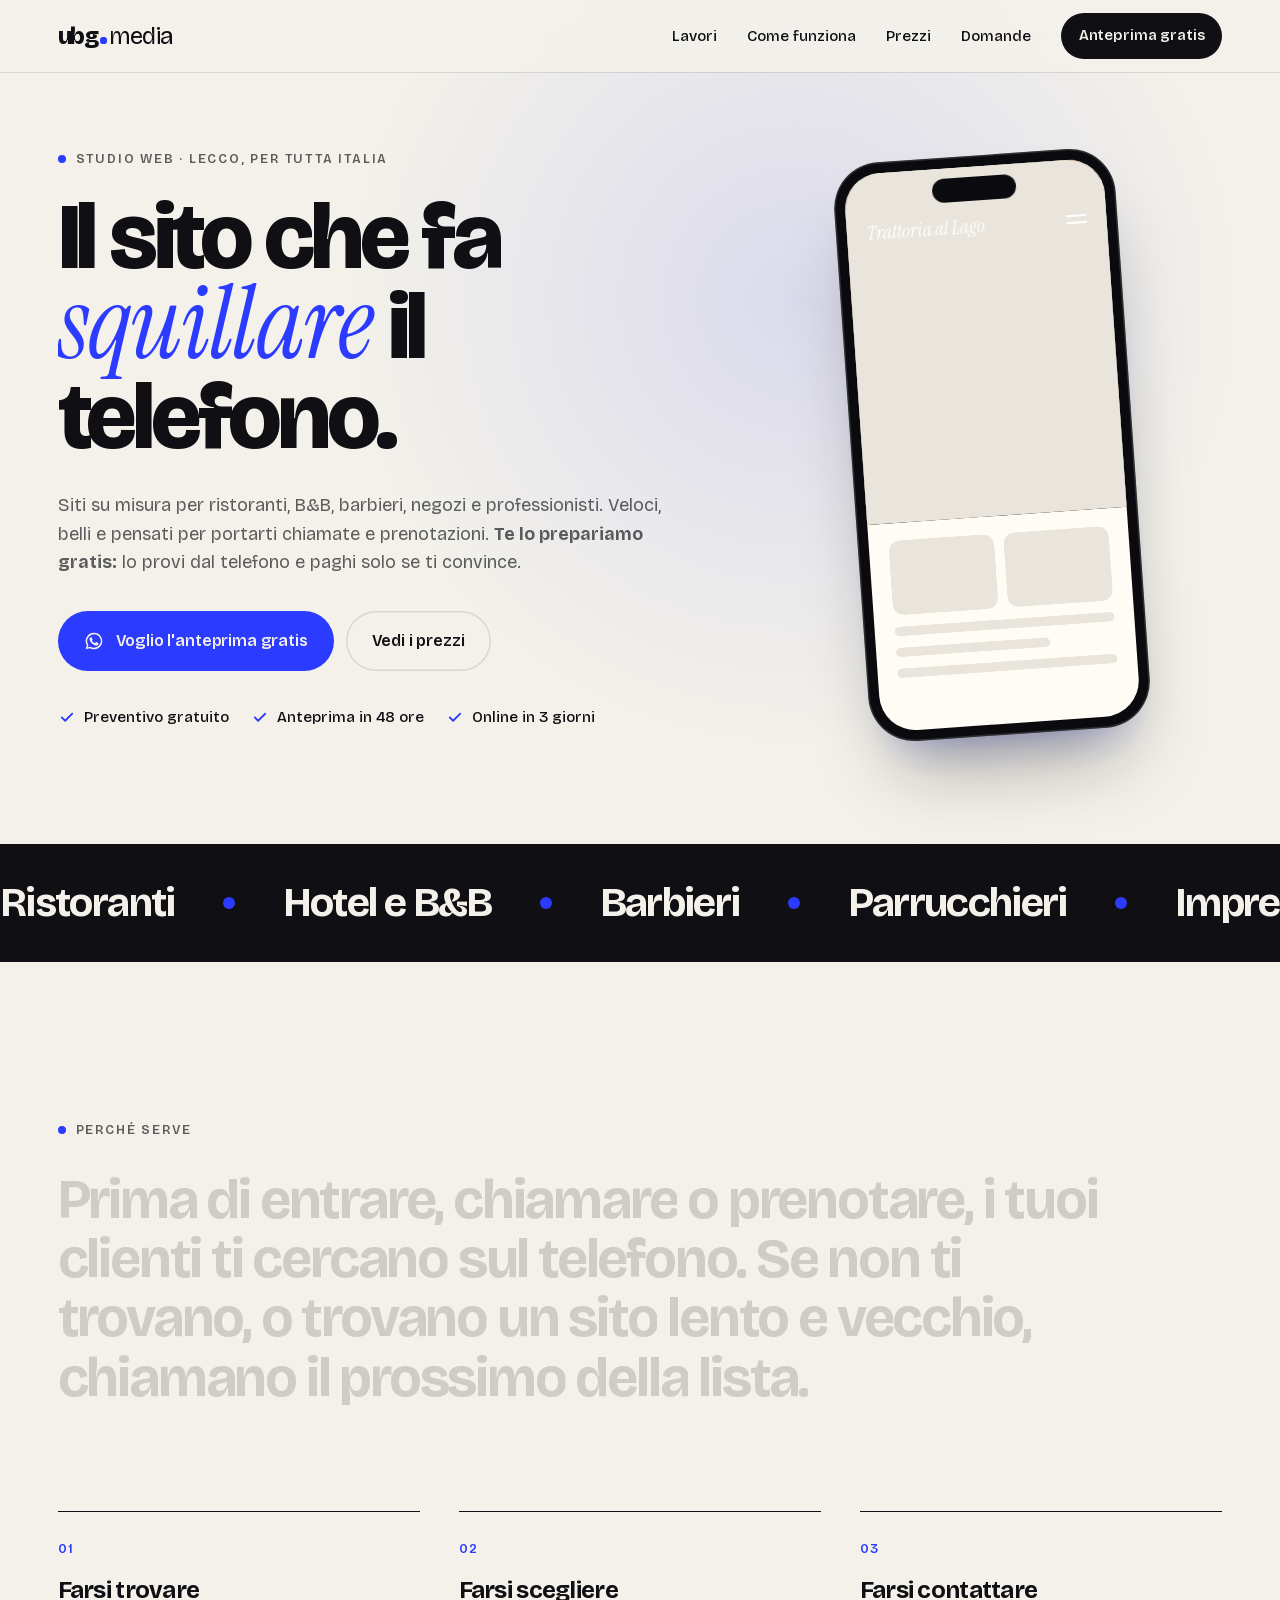
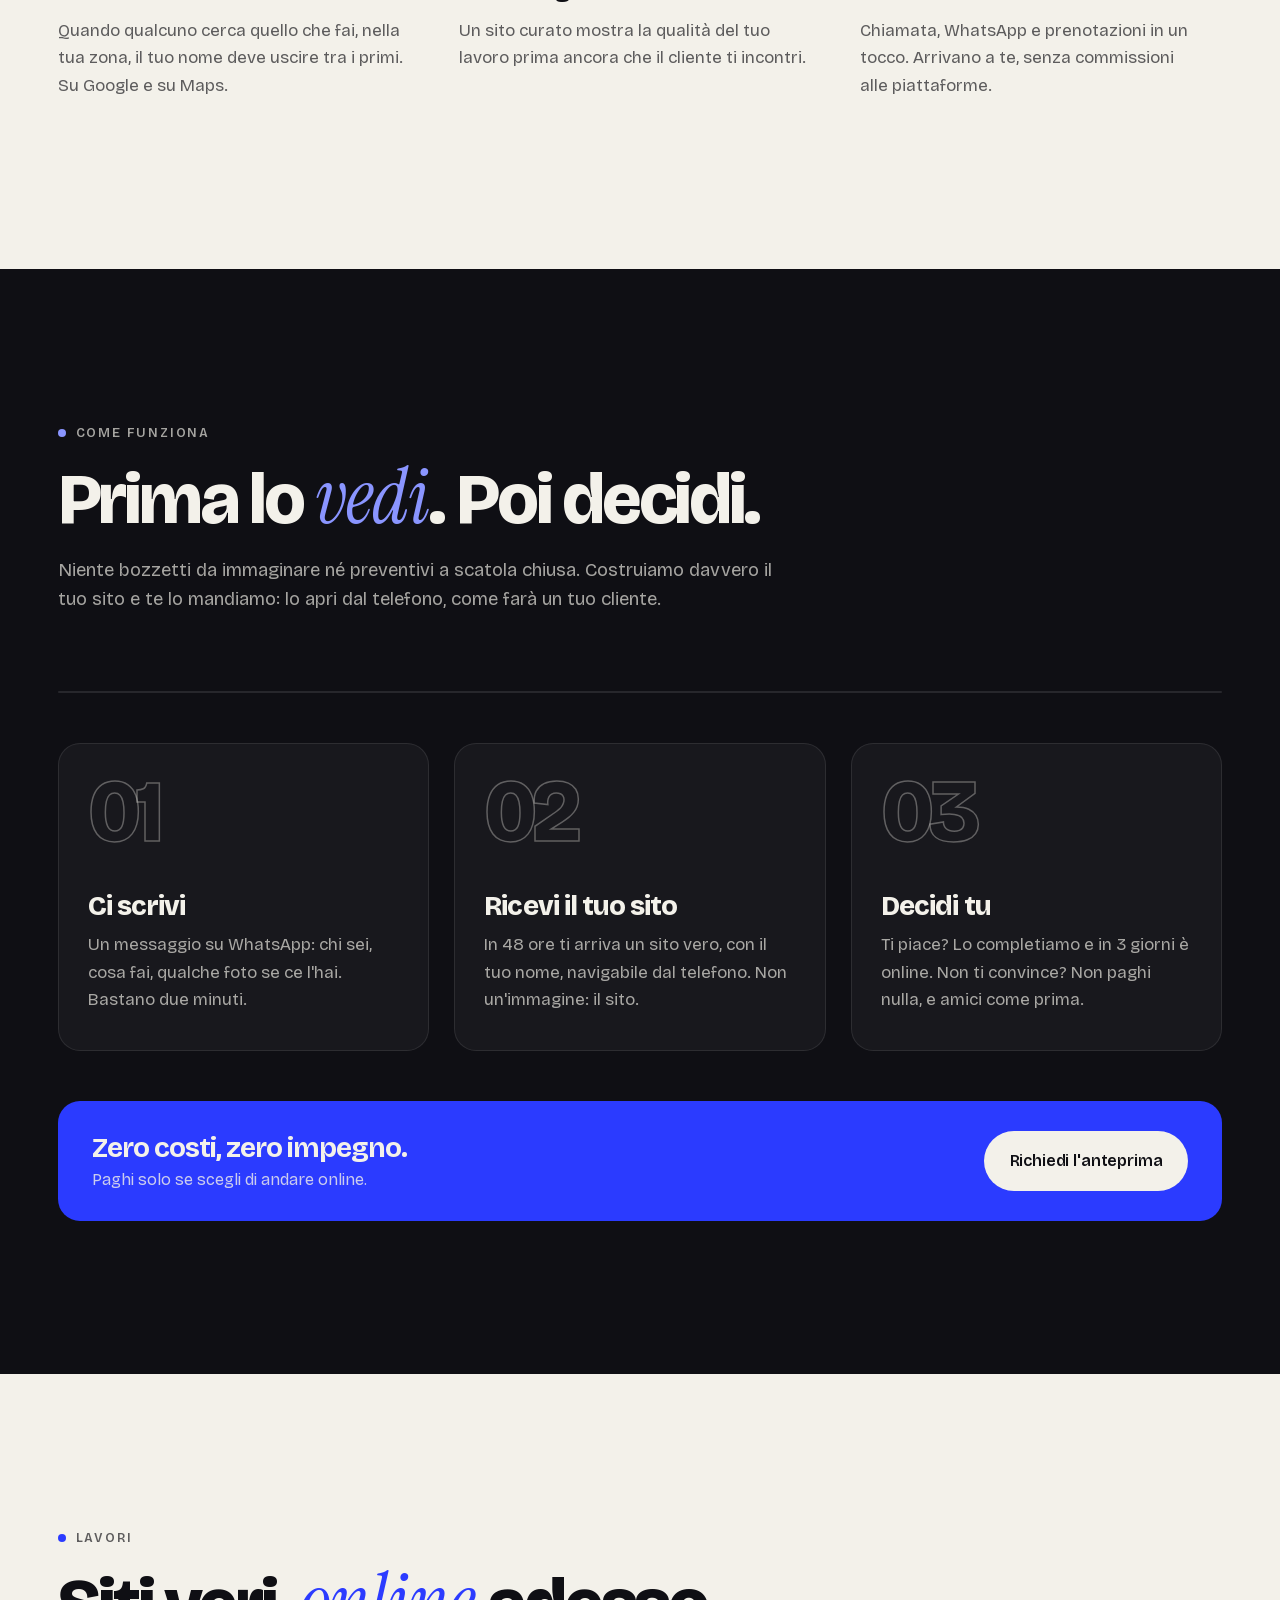
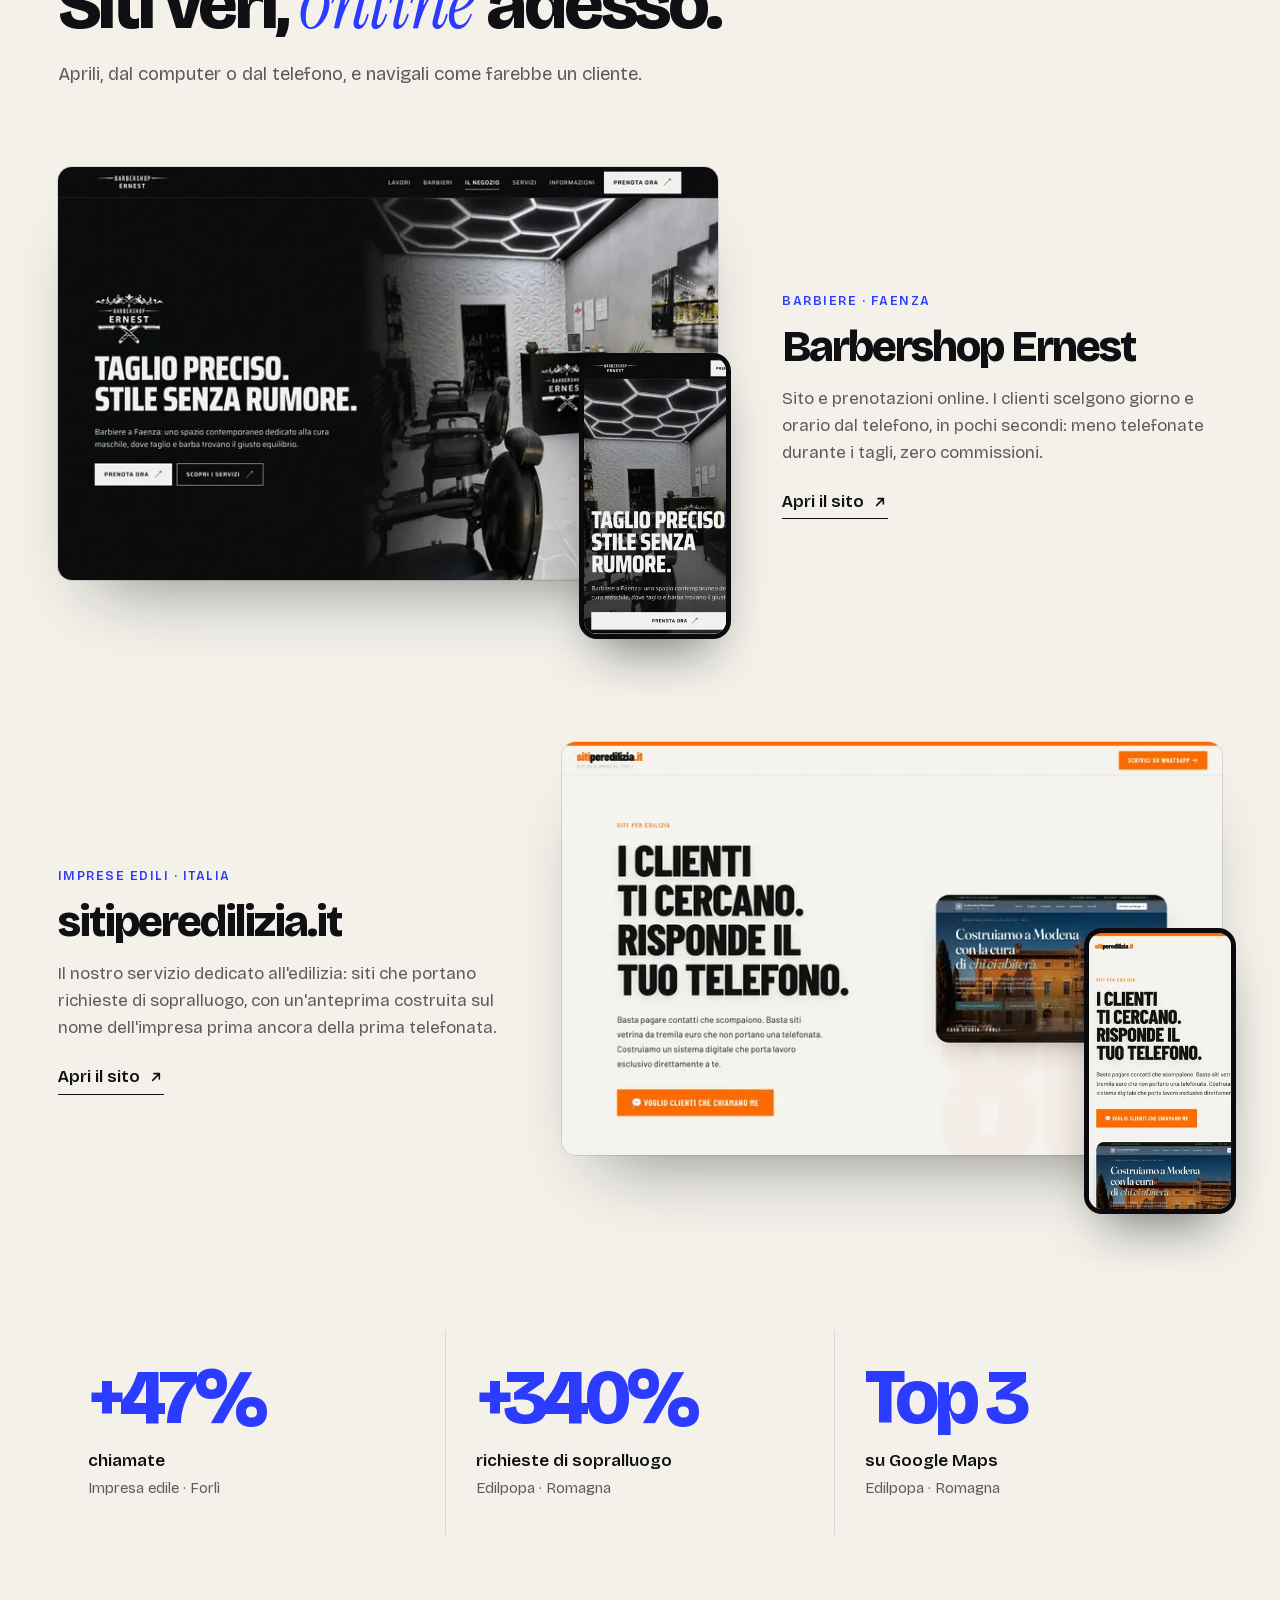
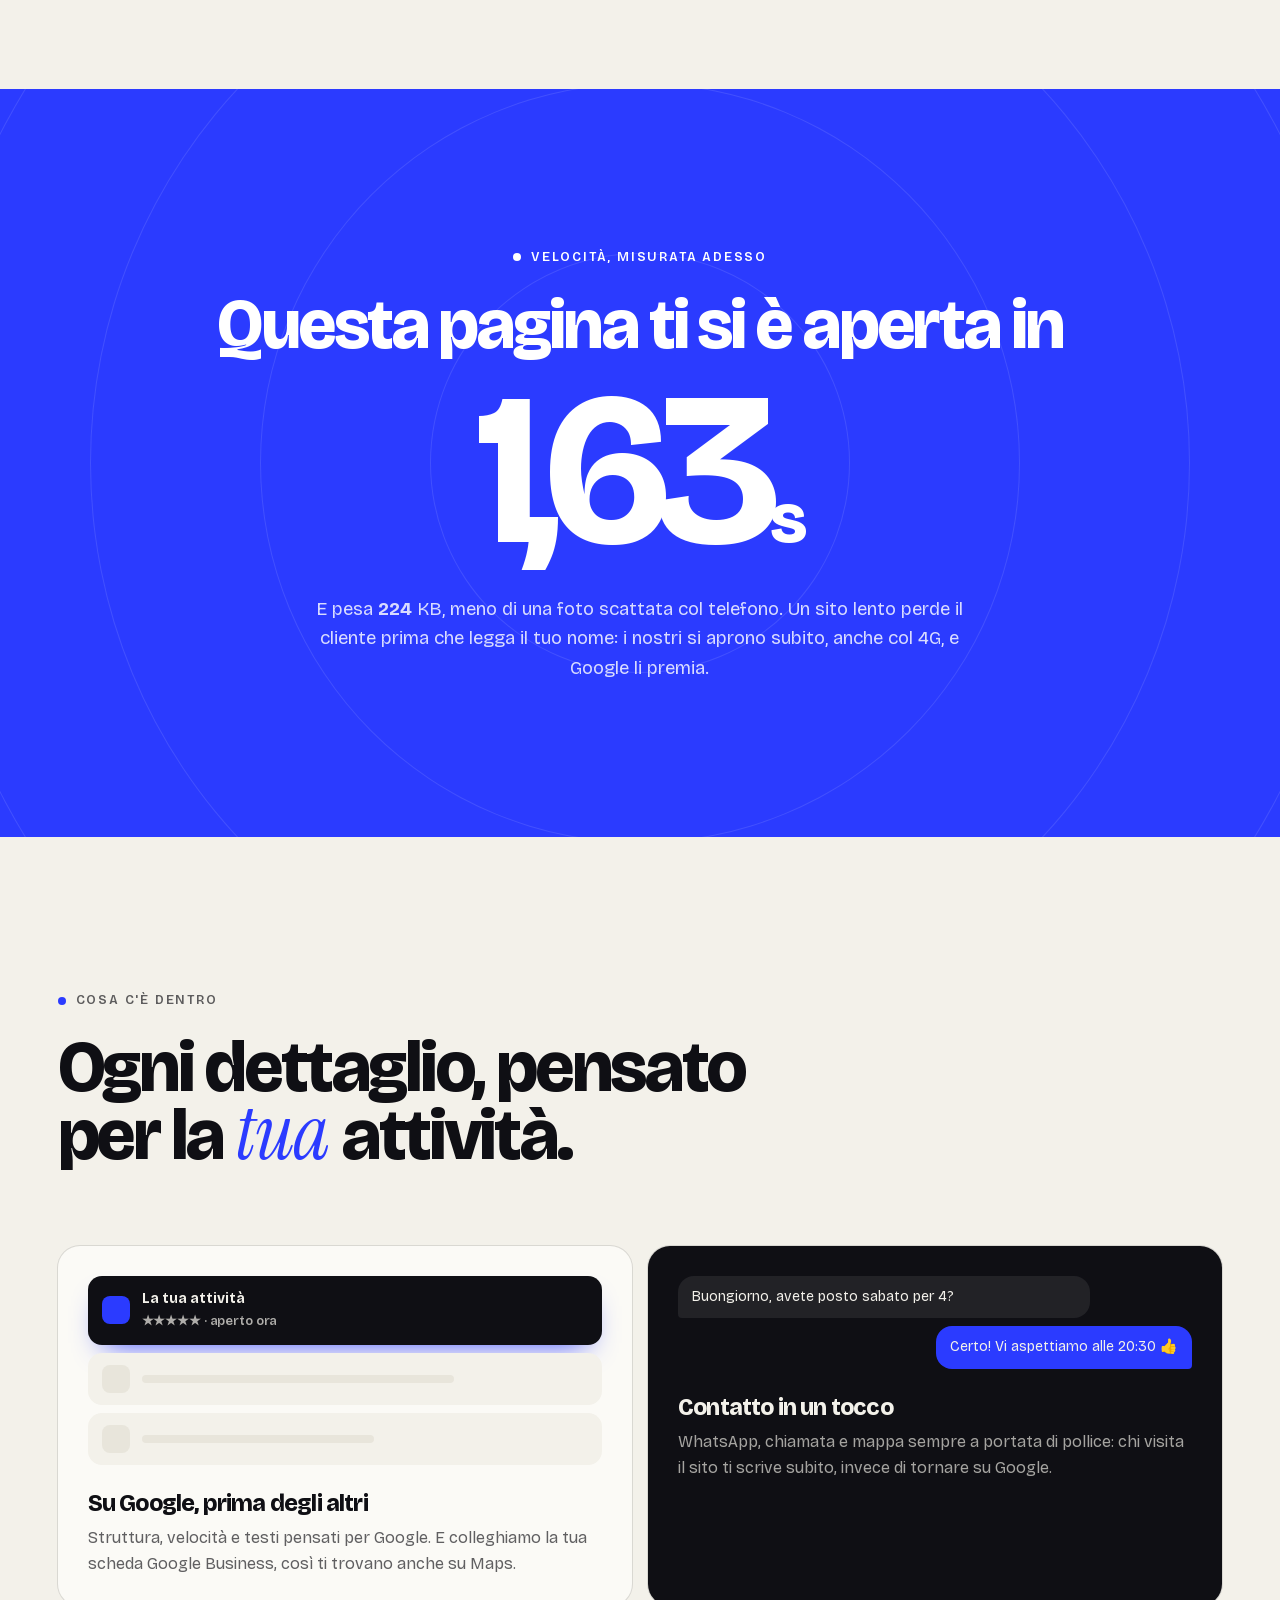
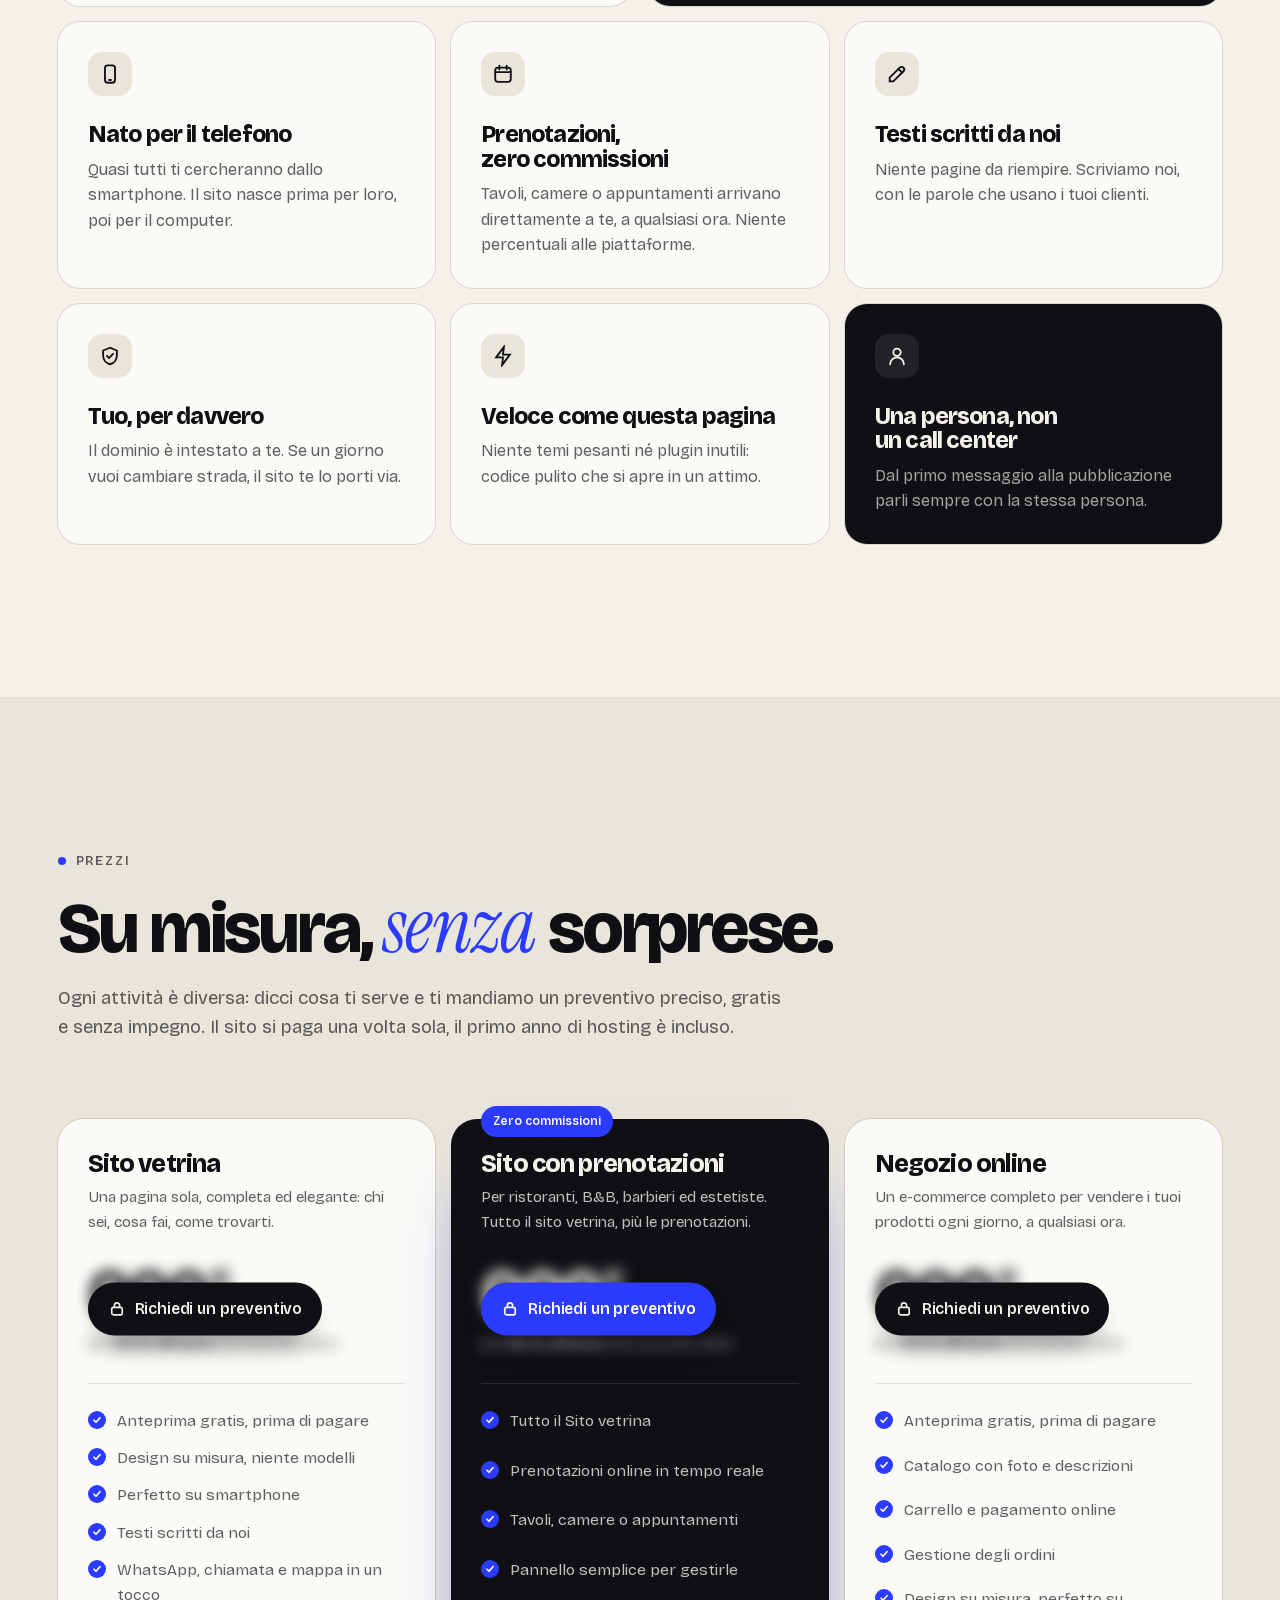
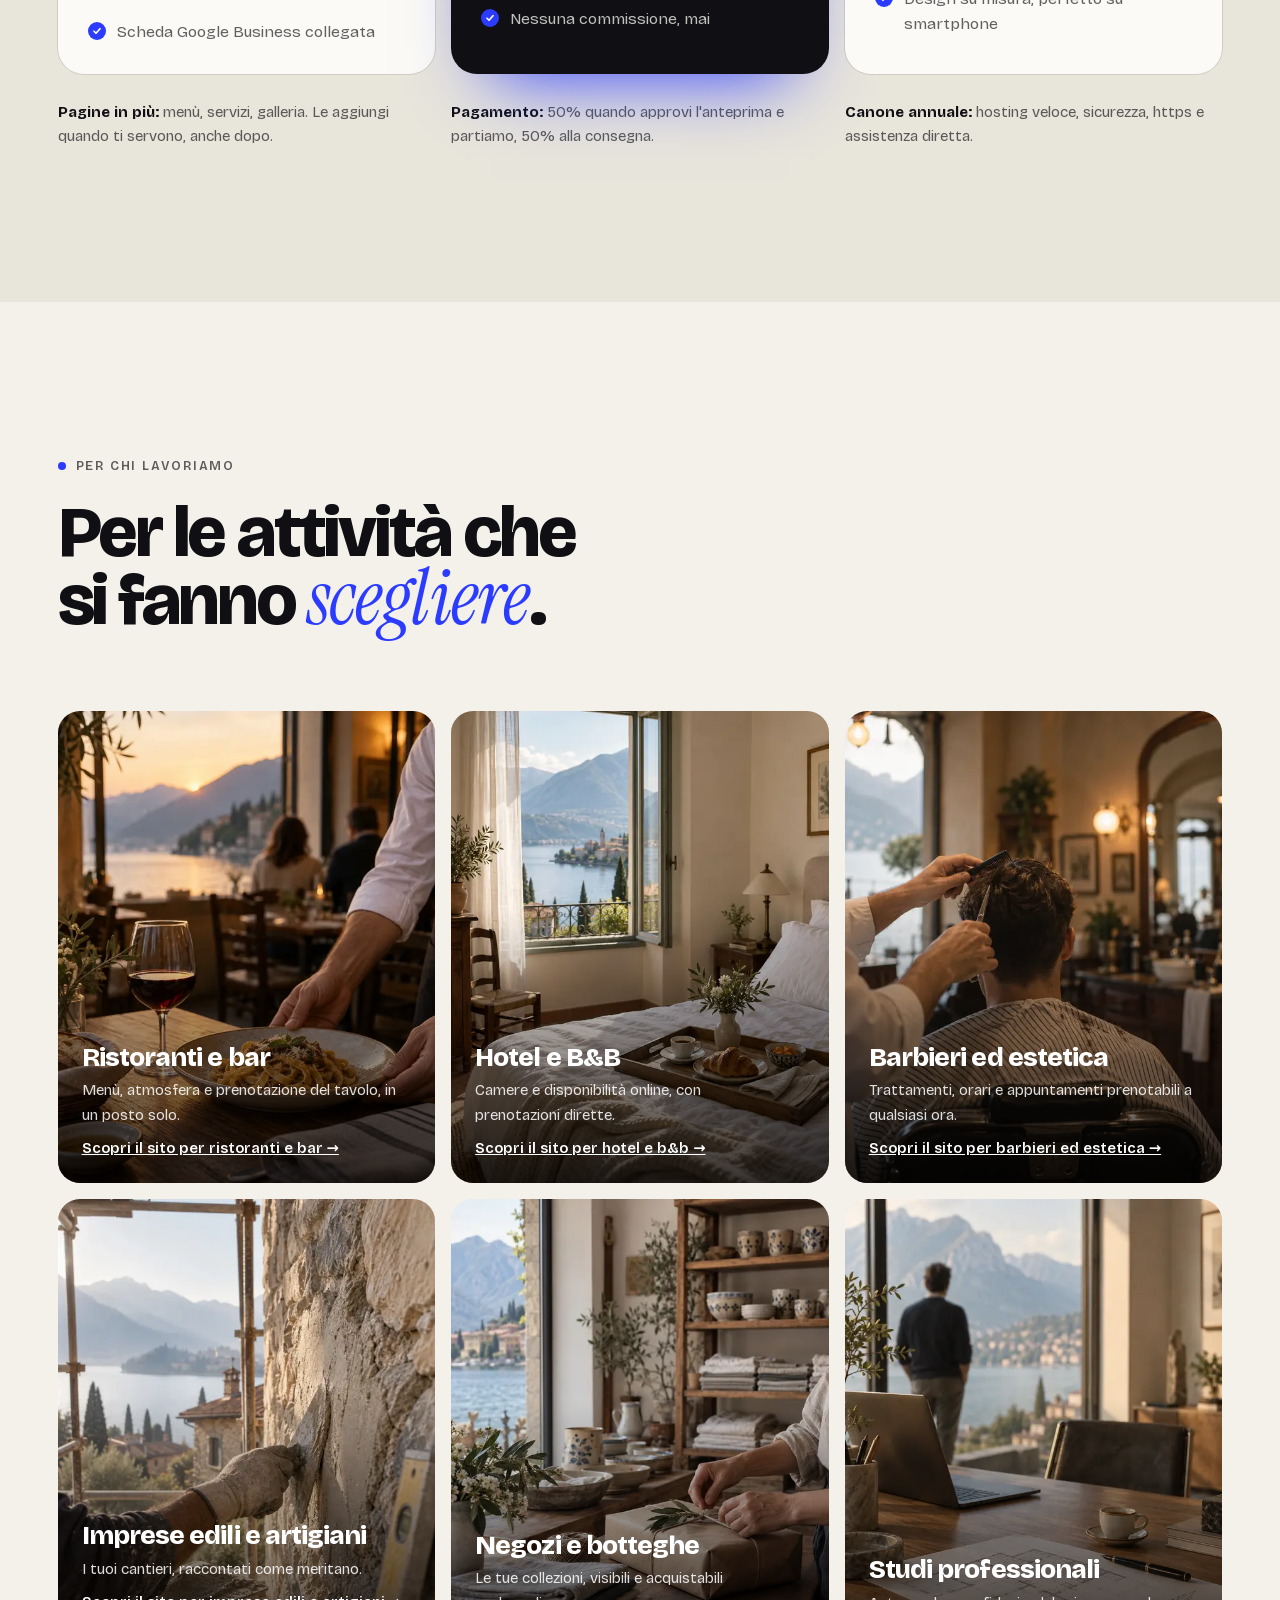
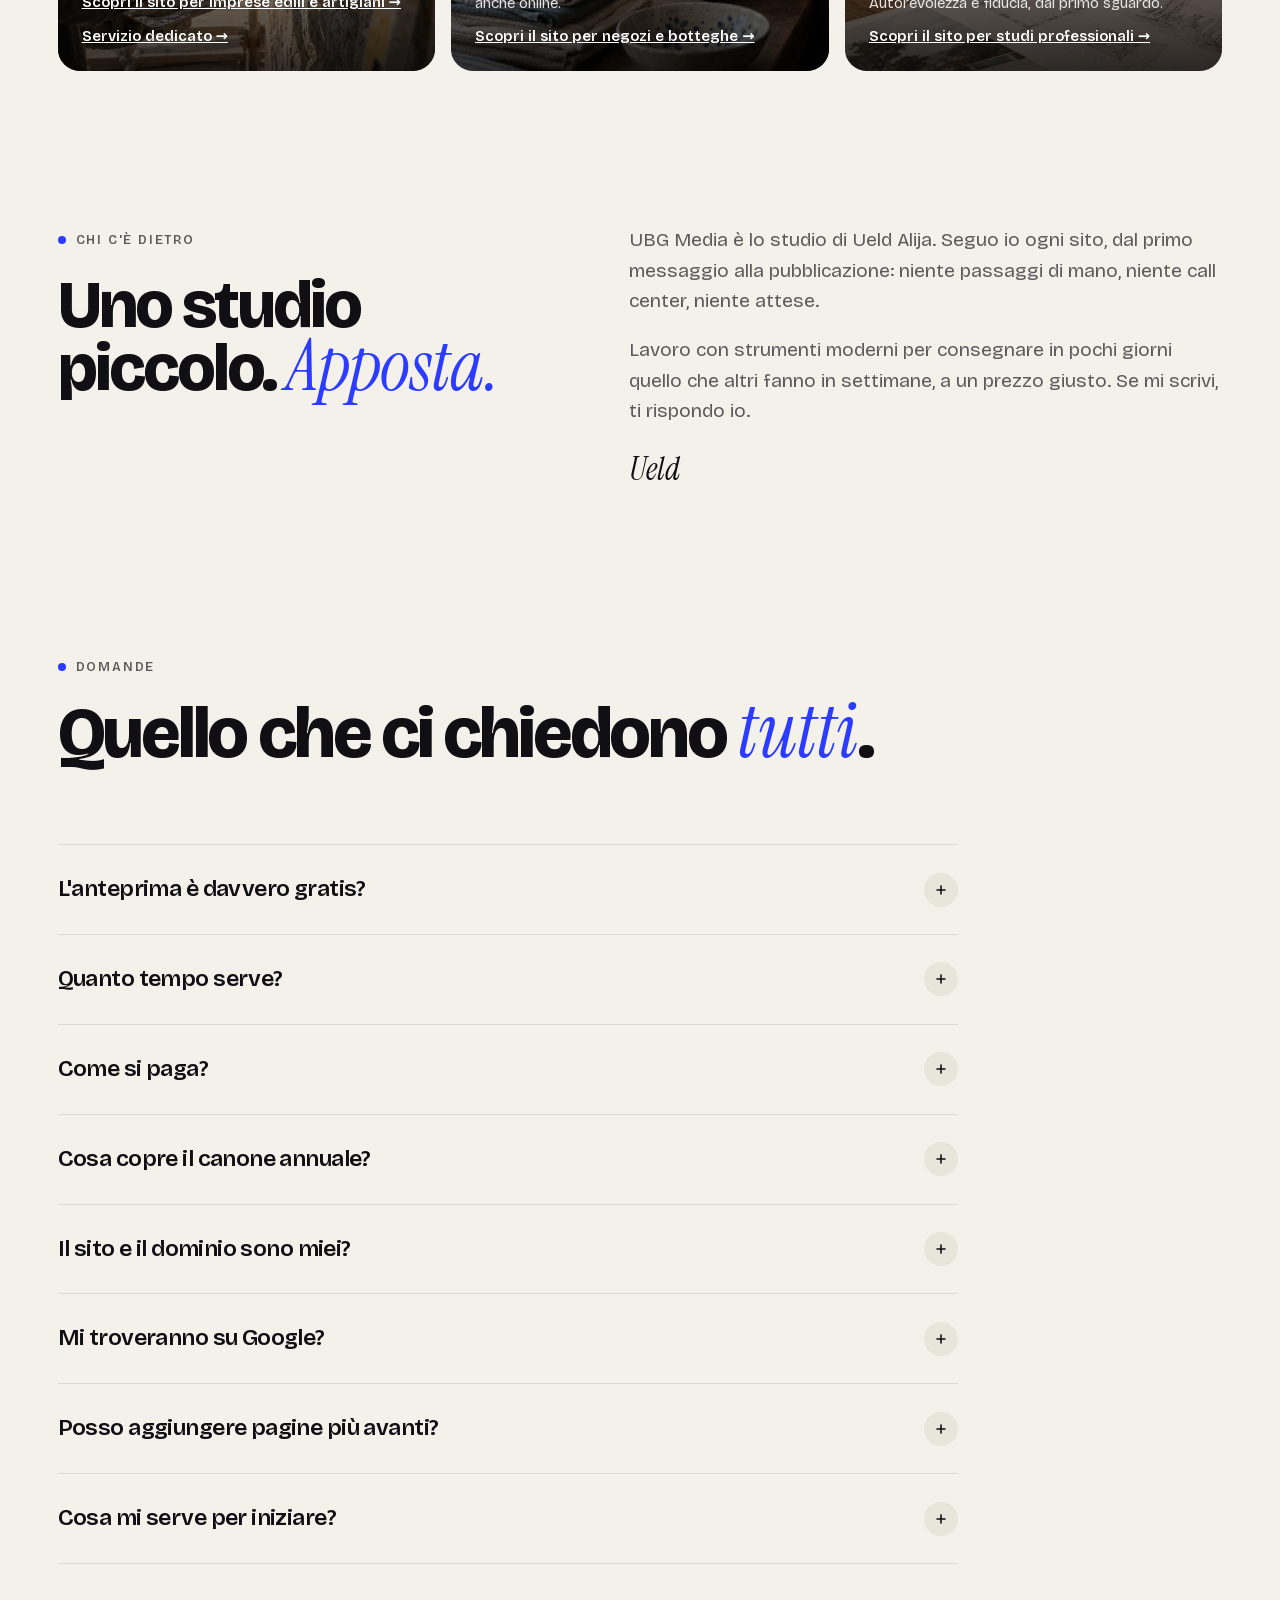
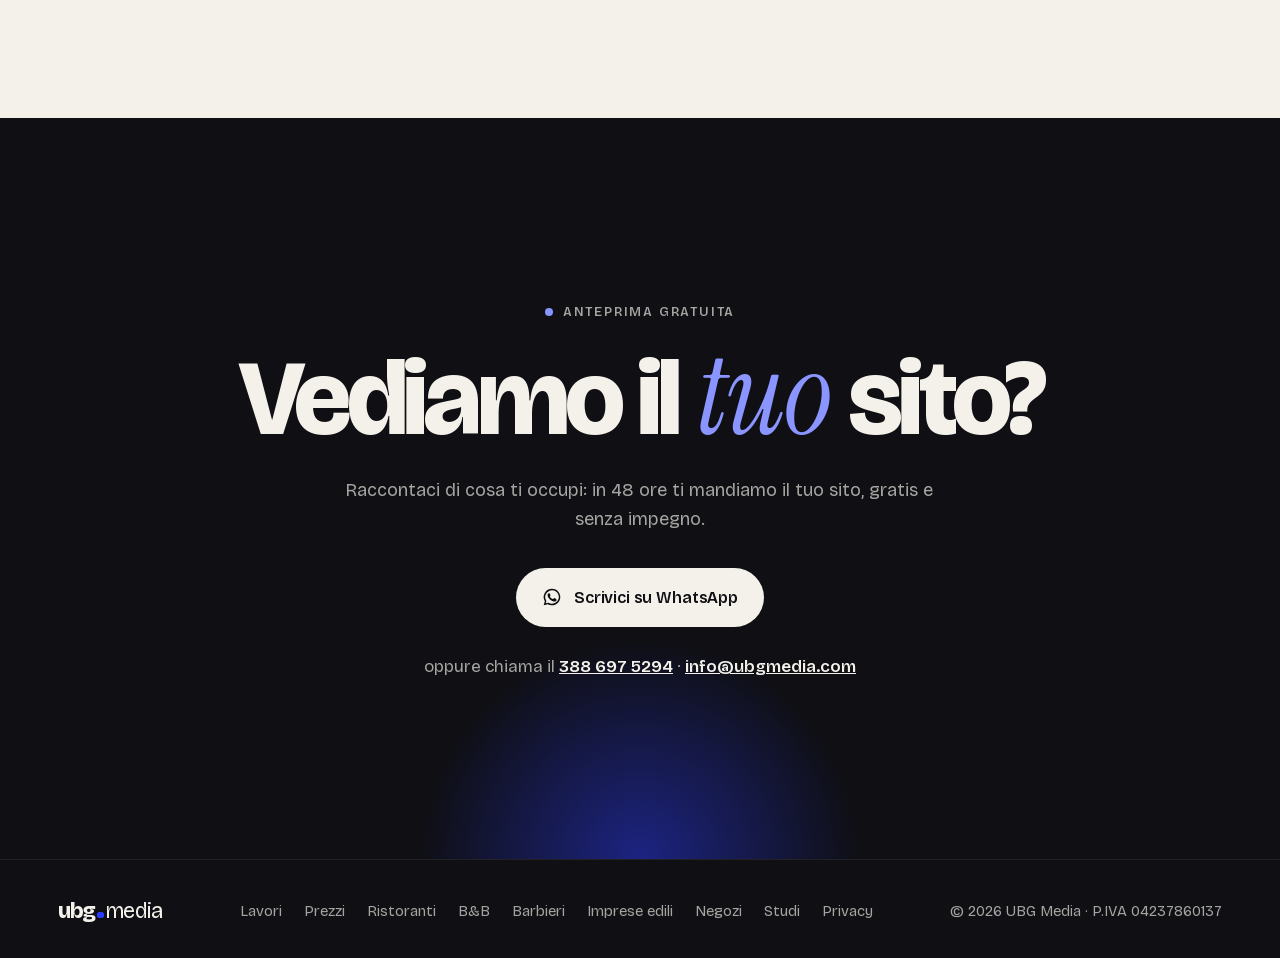
==== commit 48671111: "SEO: 6 pagine settore con foto, schema, sitemap, link interni Co-Authored-By: Claude Sonnet 5.5 <nor" ====
--- a/index.html
+++ b/index.html
@@ -342,7 +342,8 @@
 </style>
 <script type="application/ld+json">
 {"@context":"https://schema.org","@graph":[
-{"@type":"ProfessionalService","@id":"https://ubgmedia.com/#org","name":"UBG Media","url":"https://ubgmedia.com/","logo":"https://ubgmedia.com/apple-touch-icon.png","image":"https://ubgmedia.com/og.jpg","email":"info@ubgmedia.com","telephone":"+39 388 697 5294","vatID":"IT04237860137","areaServed":"IT","address":{"@type":"PostalAddress","addressRegion":"Lombardia","addressCountry":"IT"},"founder":{"@type":"Person","name":"Ueld Alija"}},
+{"@type":"ProfessionalService","@id":"https://ubgmedia.com/#org","name":"UBG Media","url":"https://ubgmedia.com/","logo":"https://ubgmedia.com/apple-touch-icon.png","image":"https://ubgmedia.com/og.jpg","email":"info@ubgmedia.com","telephone":"+39 388 697 5294","vatID":"IT04237860137","areaServed":"IT","address":{"@type":"PostalAddress","addressLocality":"Lecco","addressRegion":"Lombardia","addressCountry":"IT"},"priceRange":"€€","sameAs":["https://sitiperedilizia.it/"],"knowsAbout":["siti web per ristoranti","siti web per B&B e hotel","siti web per barbieri","siti web per imprese edili","siti web per negozi","siti web per studi professionali"],"founder":{"@type":"Person","name":"Ueld Alija"}},
+{"@type":"WebSite","@id":"https://ubgmedia.com/#site","url":"https://ubgmedia.com/","name":"UBG Media","inLanguage":"it-IT","publisher":{"@id":"https://ubgmedia.com/#org"}},
 {"@type":"FAQPage","mainEntity":[
 {"@type":"Question","name":"L'anteprima è davvero gratis?","acceptedAnswer":{"@type":"Answer","text":"Sì. Costruiamo una prima versione vera del tuo sito, navigabile dal telefono. Se non ti convince non paghi nulla e non ci devi nulla."}},
 {"@type":"Question","name":"Quanto costa un sito?","acceptedAnswer":{"@type":"Answer","text":"Dipende da cosa ti serve: ti facciamo un preventivo gratuito e senza impegno. E prima di pagare vedi l'anteprima del tuo sito."}},
@@ -574,12 +575,12 @@
       <h2>Per le attività che si fanno <em>scegliere</em>.</h2>
     </div>
     <div class="sect">
-      <article class="sc rv"><img src="/img/ristorante-600.webp" srcset="/img/ristorante-600.webp 600w,/img/ristorante-900.webp 900w" sizes="(min-width:960px) 31vw,78vw" width="600" height="750" loading="lazy" decoding="async" alt=""><div><h3>Ristoranti e bar</h3><p>Menù, atmosfera e prenotazione del tavolo, in un posto solo.</p></div></article>
-      <article class="sc rv" style="--i:1"><img src="/img/hotel-600.webp" srcset="/img/hotel-600.webp 600w,/img/hotel-900.webp 900w" sizes="(min-width:960px) 31vw,78vw" width="600" height="750" loading="lazy" decoding="async" alt=""><div><h3>Hotel e B&amp;B</h3><p>Camere e disponibilità online, con prenotazioni dirette.</p></div></article>
-      <article class="sc rv" style="--i:2"><img src="/img/barbiere-600.webp" srcset="/img/barbiere-600.webp 600w,/img/barbiere-900.webp 900w" sizes="(min-width:960px) 31vw,78vw" width="600" height="750" loading="lazy" decoding="async" alt=""><div><h3>Barbieri ed estetica</h3><p>Trattamenti, orari e appuntamenti prenotabili a qualsiasi ora.</p></div></article>
-      <article class="sc rv"><img src="/img/edilizia-600.webp" srcset="/img/edilizia-600.webp 600w,/img/edilizia-900.webp 900w" sizes="(min-width:960px) 31vw,78vw" width="600" height="750" loading="lazy" decoding="async" alt=""><div><h3>Imprese edili e artigiani</h3><p>I tuoi cantieri, raccontati come meritano.</p><a href="https://sitiperedilizia.it/">Servizio dedicato →</a></div></article>
-      <article class="sc rv" style="--i:1"><img src="/img/negozio-600.webp" srcset="/img/negozio-600.webp 600w,/img/negozio-900.webp 900w" sizes="(min-width:960px) 31vw,78vw" width="600" height="750" loading="lazy" decoding="async" alt=""><div><h3>Negozi e botteghe</h3><p>Le tue collezioni, visibili e acquistabili anche online.</p></div></article>
-      <article class="sc rv" style="--i:2"><img src="/img/studio-600.webp" srcset="/img/studio-600.webp 600w,/img/studio-900.webp 900w" sizes="(min-width:960px) 31vw,78vw" width="600" height="750" loading="lazy" decoding="async" alt=""><div><h3>Studi professionali</h3><p>Autorevolezza e fiducia, dal primo sguardo.</p></div></article>
+      <article class="sc rv"><img src="/img/ristorante-600.webp" srcset="/img/ristorante-600.webp 600w,/img/ristorante-900.webp 900w" sizes="(min-width:960px) 31vw,78vw" width="600" height="750" loading="lazy" decoding="async" alt="Cucina e tavola di una trattoria"><div><h3>Ristoranti e bar</h3><p>Menù, atmosfera e prenotazione del tavolo, in un posto solo.</p><a href="/siti-web-ristoranti/">Scopri il sito per ristoranti e bar →</a></div></article>
+      <article class="sc rv" style="--i:1"><img src="/img/hotel-600.webp" srcset="/img/hotel-600.webp 600w,/img/hotel-900.webp 900w" sizes="(min-width:960px) 31vw,78vw" width="600" height="750" loading="lazy" decoding="async" alt="Camera di un B&amp;B sul lago"><div><h3>Hotel e B&amp;B</h3><p>Camere e disponibilità online, con prenotazioni dirette.</p><a href="/siti-web-hotel-bnb/">Scopri il sito per hotel e b&b →</a></div></article>
+      <article class="sc rv" style="--i:2"><img src="/img/barbiere-600.webp" srcset="/img/barbiere-600.webp 600w,/img/barbiere-900.webp 900w" sizes="(min-width:960px) 31vw,78vw" width="600" height="750" loading="lazy" decoding="async" alt="Barbiere al lavoro in una barberia"><div><h3>Barbieri ed estetica</h3><p>Trattamenti, orari e appuntamenti prenotabili a qualsiasi ora.</p><a href="/siti-web-barbieri-estetica/">Scopri il sito per barbieri ed estetica →</a></div></article>
+      <article class="sc rv"><img src="/img/edilizia-600.webp" srcset="/img/edilizia-600.webp 600w,/img/edilizia-900.webp 900w" sizes="(min-width:960px) 31vw,78vw" width="600" height="750" loading="lazy" decoding="async" alt="Artigiano che intonaca una parete in pietra"><div><h3>Imprese edili e artigiani</h3><p>I tuoi cantieri, raccontati come meritano.</p><a href="/siti-web-imprese-edili/">Scopri il sito per imprese edili e artigiani →</a><a href="https://sitiperedilizia.it/">Servizio dedicato →</a></div></article>
+      <article class="sc rv" style="--i:1"><img src="/img/negozio-600.webp" srcset="/img/negozio-600.webp 600w,/img/negozio-900.webp 900w" sizes="(min-width:960px) 31vw,78vw" width="600" height="750" loading="lazy" decoding="async" alt="Bottega con ceramiche e lino"><div><h3>Negozi e botteghe</h3><p>Le tue collezioni, visibili e acquistabili anche online.</p><a href="/siti-web-negozi/">Scopri il sito per negozi e botteghe →</a></div></article>
+      <article class="sc rv" style="--i:2"><img src="/img/studio-600.webp" srcset="/img/studio-600.webp 600w,/img/studio-900.webp 900w" sizes="(min-width:960px) 31vw,78vw" width="600" height="750" loading="lazy" decoding="async" alt="Scrivania di uno studio professionale"><div><h3>Studi professionali</h3><p>Autorevolezza e fiducia, dal primo sguardo.</p><a href="/siti-web-studi-professionali/">Scopri il sito per studi professionali →</a></div></article>
     </div>
   </div>
 </section>
@@ -635,7 +636,7 @@
 <footer class="ft">
   <div class="wrap">
     <a class="logo" href="/" aria-label="ubgmedia, pagina iniziale"><span>ubg</span><i class="dot" aria-hidden="true"></i><span class="lt">media</span></a>
-    <nav aria-label="Secondaria"><a href="#lavori">Lavori</a><a href="#prezzi">Prezzi</a><a href="https://sitiperedilizia.it/">Imprese edili</a><a href="/privacy">Privacy</a></nav>
+    <nav aria-label="Secondaria"><a href="#lavori">Lavori</a><a href="#prezzi">Prezzi</a><a href="/siti-web-ristoranti/">Ristoranti</a><a href="/siti-web-hotel-bnb/">B&amp;B</a><a href="/siti-web-barbieri-estetica/">Barbieri</a><a href="/siti-web-imprese-edili/">Imprese edili</a><a href="/siti-web-negozi/">Negozi</a><a href="/siti-web-studi-professionali/">Studi</a><a href="/privacy">Privacy</a></nav>
     <p>© 2026 UBG Media · P.IVA 04237860137</p>
   </div>
 </footer>
